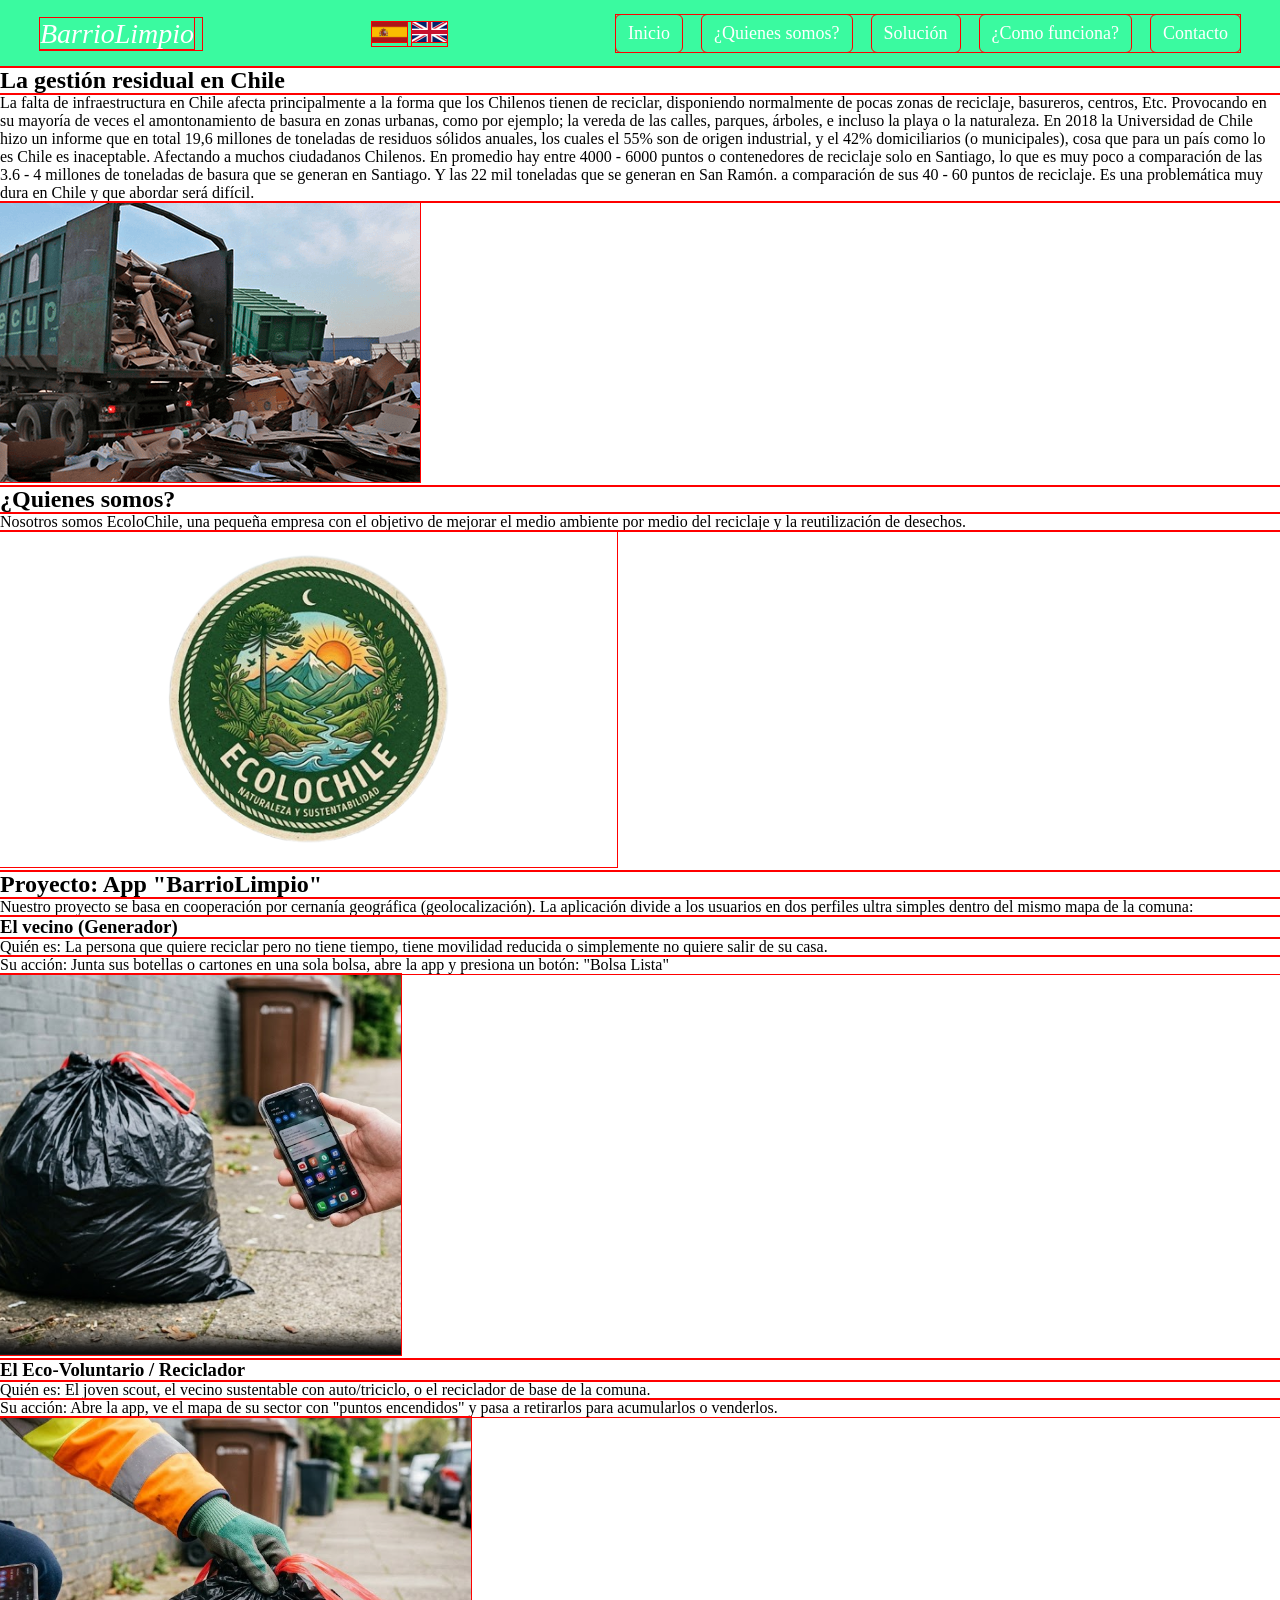
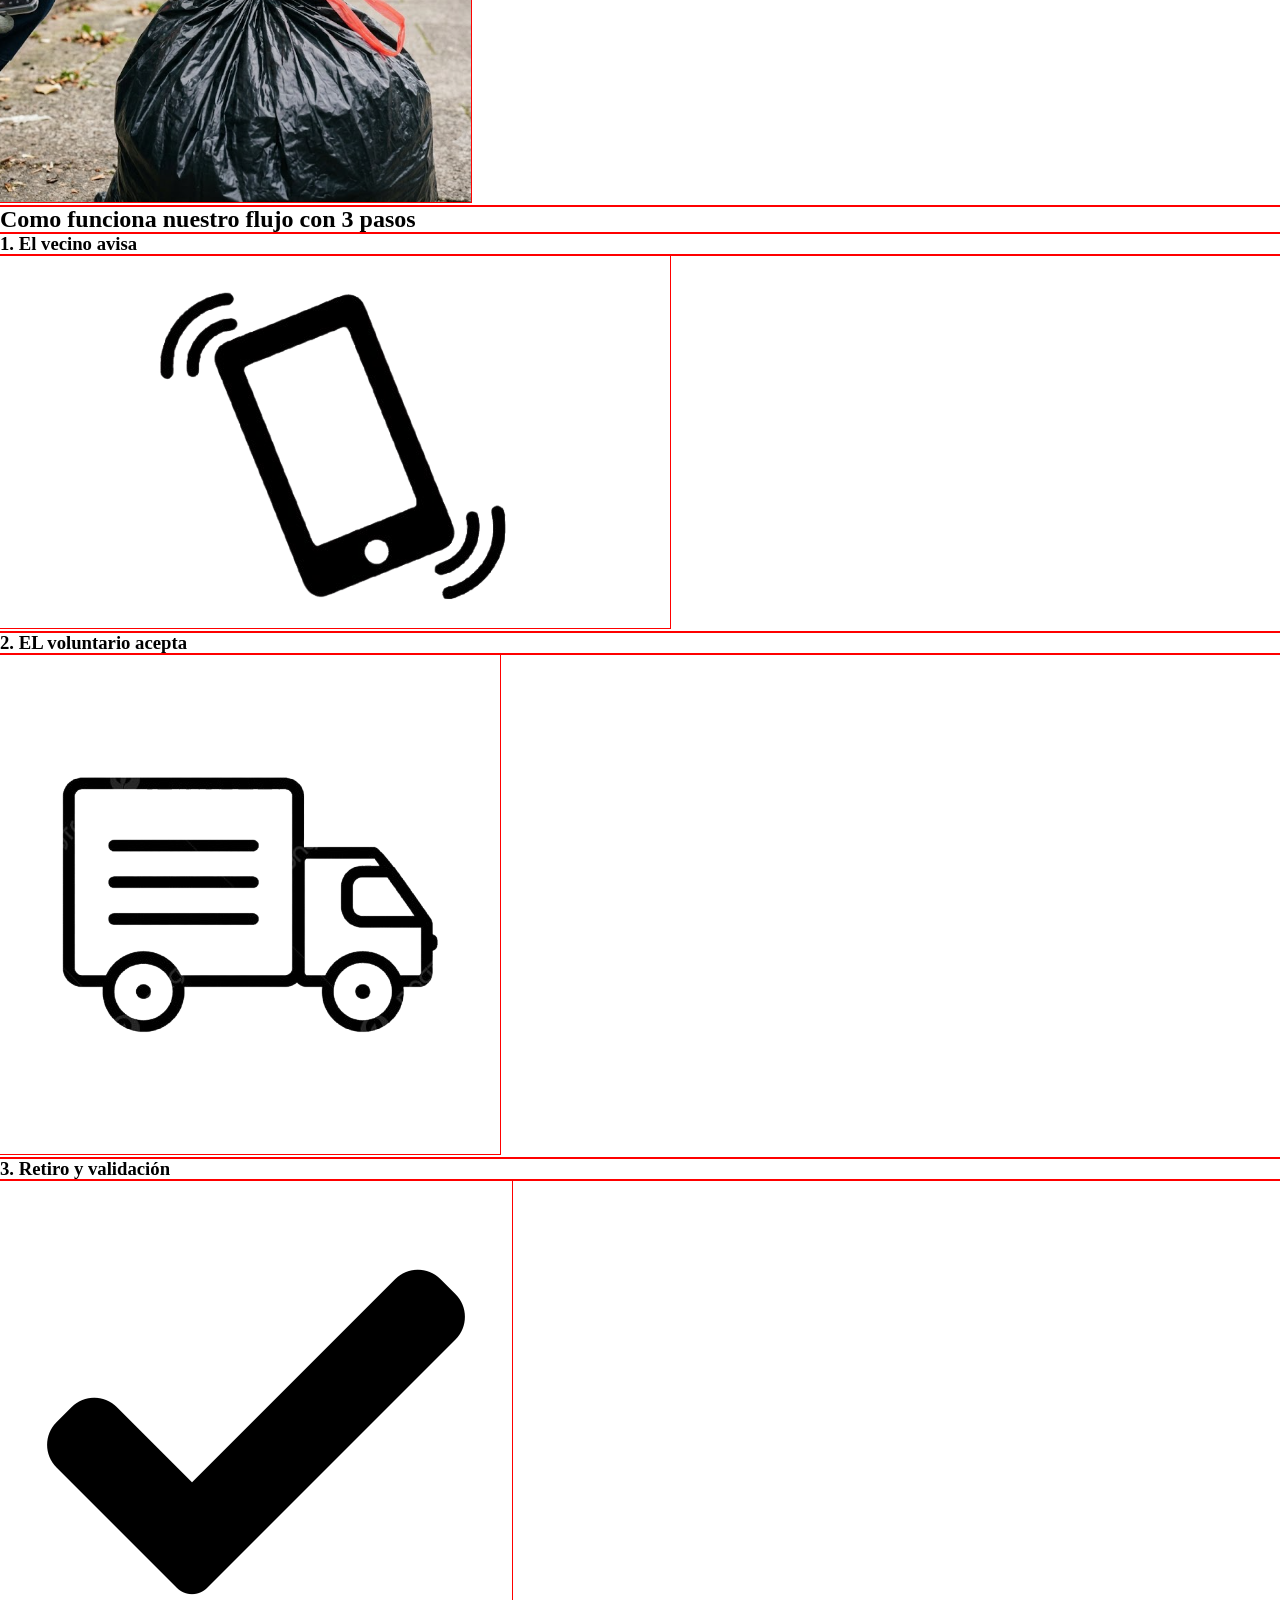
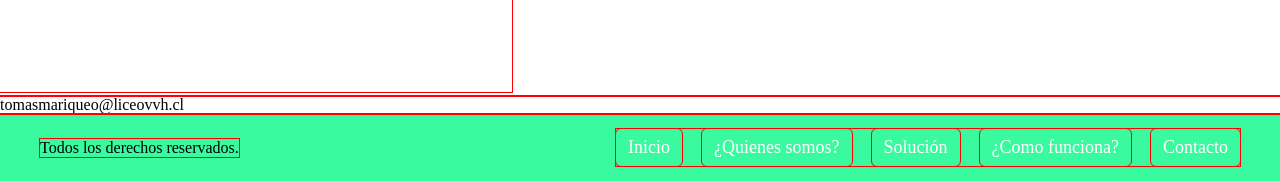
==== index.html @ 6f92bfc3 "page" ====
<!DOCTYPE html>
<html lang="es">

<head>
    <meta charset="UTF-8">
    <meta name="viewport" content="width=device-width, initial-scale=1.0">
    <meta name="author" content="EcoloChile">
    <link rel="stylesheet" href="static/css/style.css">
    <title>EcoloChile</title>
</head>

<body>

    <header>
        <nav class="navbar">
            <div class="logo">
                <i>BarrioLimpio</i>
            </div>
            <div class="idiomas">
                <a href="index.html"><img src="static/images/spain.png" alt="español" class="spanish"></a>
                <a href="pages/"><img src="static/images/unitedkingdom.png" alt="english" class="english"></a>
            </div>
            <div class="nav-links">
                <a href="#inicio">Inicio</a>
                <a href="#quienesSomos">¿Quienes somos?</a>
                <a href="#proyecto">Solución</a>
                <a href="#comoFunciona">¿Como funciona?</a>
                <a href="#contacto">Contacto</a>
            </div>
        </nav>
    </header>

    <main class="main">
        <div class="problematica" id="inicio">
            <h2>La gestión residual en Chile</h2>
            <div class="contenido">
                <p>La falta de infraestructura en Chile afecta principalmente
                    a la forma que los Chilenos tienen de reciclar, disponiendo
                    normalmente de pocas zonas de reciclaje,
                    basureros, centros, Etc. Provocando en su mayoría de veces el
                    amontonamiento de basura en zonas urbanas, como por ejemplo; la
                    vereda de las calles, parques, árboles, e incluso la playa o la naturaleza.
                    En 2018 la Universidad de Chile hizo un informe que en total 19,6 millones
                    de toneladas de residuos sólidos anuales, los cuales el 55% son de origen industrial,
                    y el 42% domiciliarios (o municipales), cosa que para un país como lo es Chile es inaceptable.
                    Afectando a muchos ciudadanos Chilenos. En promedio hay entre 4000 - 6000 puntos o contenedores de
                    reciclaje solo en Santiago,
                    lo que es muy poco a comparación de las 3.6 - 4 millones de toneladas de basura que se generan en
                    Santiago.
                    Y las 22 mil toneladas que se generan en San Ramón. a comparación de sus 40 - 60 puntos de
                    reciclaje. Es una
                    problemática muy dura en Chile y que abordar será difícil.</p>
            </div>
            <div class="cuadro">
                <img src="static/images/fotoResiduos.png" alt="informativo">
            </div>
        </div>

        <div class="informacion" id="quienesSomos">
            <h2>¿Quienes somos?</h2>
            <div class="contenido">
                <p>
                    Nosotros somos EcoloChile, una pequeña empresa con el objetivo de mejorar el medio
                    ambiente por medio del reciclaje y la reutilización de desechos.
                </p>
            </div>
            <div class="cuadro">
                <img src="static/images/image.png" alt="logotipo">
            </div>
        </div>

        <div class="solucion" id="proyecto">
            <h2>Proyecto: App "BarrioLimpio"</h2>
            <div class="contenido">
                <p>
                    Nuestro proyecto se basa en cooperación por cernanía geográfica (geolocalización).
                    La aplicación divide a los usuarios en dos perfiles ultra simples dentro del mismo mapa de la
                    comuna:
                </p>
                <div class="perfiles">
                    <h3>El vecino (Generador)</h3>
                    <p>
                        Quién es: La persona que quiere reciclar pero no tiene tiempo,
                        tiene movilidad reducida o simplemente no quiere salir de su casa.
                    </p>
                    <p>
                        Su acción: Junta sus botellas o cartones en una sola bolsa,
                        abre la app y presiona un botón: "Bolsa Lista"
                    </p>
                    <img src="static/images/vecino.PNG" alt="vecino" class="perfil">
                </div>
                <div class="perfiles">
                    <h3>El Eco-Voluntario / Reciclador</h3>
                    <p>
                        Quién es: El joven scout, el vecino sustentable con auto/triciclo,
                        o el reciclador de base de la comuna.
                    </p>
                    <p>
                        Su acción: Abre la app, ve el mapa de su sector con "puntos encendidos"
                        y pasa a retirarlos para acumularlos o venderlos.
                    </p>
                    <img src="static/images/voluntario.PNG" alt="voluntario" class="perfil">
                </div>
            </div>
        </div>

        <div class="explicacion" id="comoFunciona">
            <h2>Como funciona nuestro flujo con 3 pasos</h2>
            <div class="paneles">
                <h3>1. El vecino avisa</h3>
                <p></p>
                <img src="static/images/cellphone.png" alt="icono">
            </div>
            <div class="paneles">
                <h3>2. EL voluntario acepta</h3>
                <p></p>
                <img src="static/images/truck.png" alt="icono">
            </div>
            <div class="paneles">
                <h3>3. Retiro y validación</h3>
                <p></p>
                <img src="static/images/check.png" alt="icono">
            </div>
        </div>

        <div class="contacto" id="contacto">
            <div class="contenido">
                <p>tomasmariqueo@liceovvh.cl</p>
            </div>
        </div>
    </main>

    <footer>
        <nav class="navbar">
            <div class="derechos">
                <p>Todos los derechos reservados.</p>
            </div>
            <div class="nav-links">
                <a href="#inicio">Inicio</a>
                <a href="#quienessomos">¿Quienes somos?</a>
                <a href="#solucion">Solución</a>
                <a href="#comofunciona">¿Como funciona?</a>
                <a href="#contacto">Contacto</a>
            </div>
        </nav>
    </footer>

    <script src="static/js/script.js"></script>

</body>

</html>
---- static/css/style.css ----
*{
    margin: 0;
    padding: 0;
    box-sizing: border-box;
    outline: solid 1px red;
}

.navbar{
    background-color: #3afaa0;
    padding: 15px 40px;
    /* Flexbox */
    display: flex;
    justify-content: space-between;
    align-items: center;
}

.logo a {
    color: #fff;
    text-decoration: none;
    font-size: 24px;
    text-transform: uppercase;
    display: flex;
    align-items: center;
    transition: transform 0.3s ease, margin-left 0.5s ease;
}

.logo a:hover {
    transform: scale(1.1);
    margin-left: 20px;
}

/* Icono logo */
.logo i {
    margin-right: 8px;
    font-size: 28px;
    color: #fff;
}

/* Navegación */
.nav-links {
    /* Flex */
    display: flex;
    gap: 20px;
}

.nav-links a {
    color: #fff;
    text-decoration: none;
    font-size: 18px;
    padding: 8px 12px;
    border-radius: 5px;
    transition: transform 0.3s ease;
}

/* Efecto hover */
.nav-links a:hover {
    background-color: #fff;
    color: #3afaa0;
    transform: scale(1.05);
}

.idiomas{
    display: flex;
    gap: 5px;
}

.idiomas img{
    width: 35px;
    height: 20px;
}
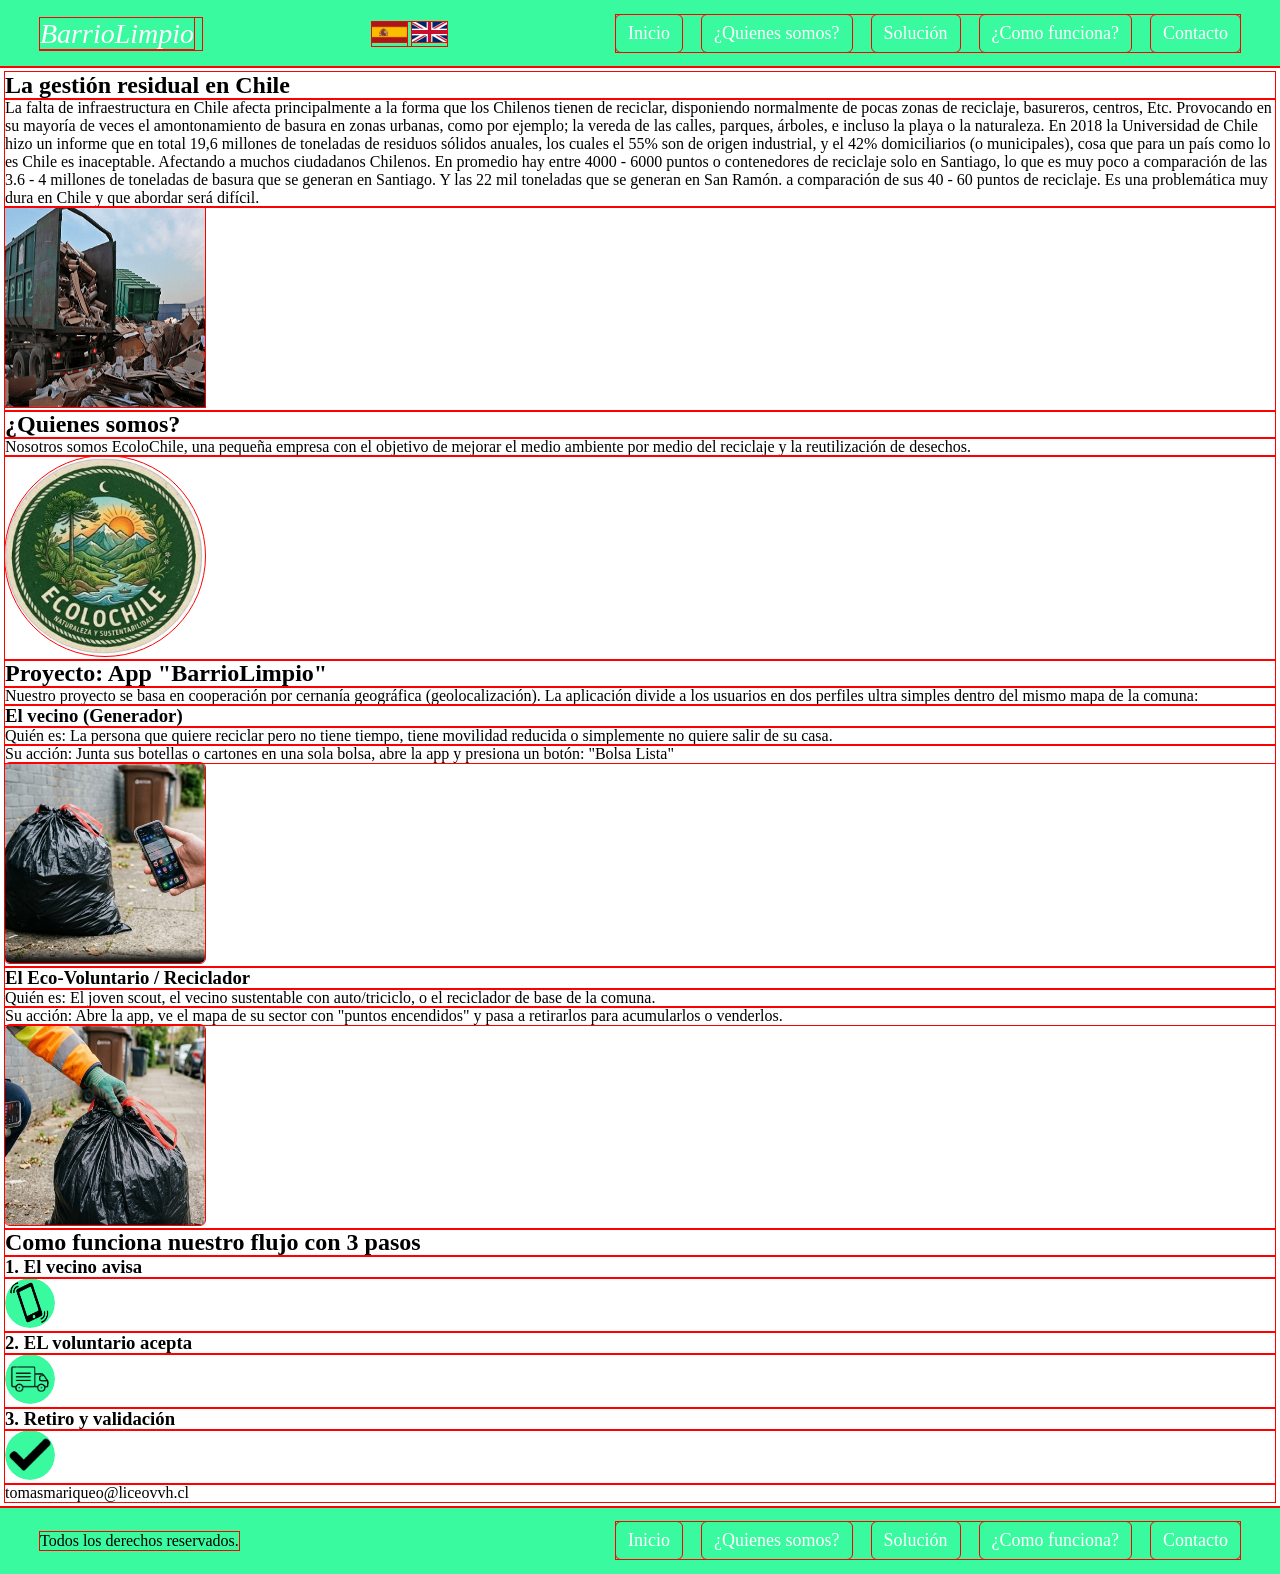
==== commit 121e9832: "update" ====
--- a/index.html
+++ b/index.html
@@ -64,7 +64,7 @@
                     ambiente por medio del reciclaje y la reutilización de desechos.
                 </p>
             </div>
-            <div class="cuadro">
+            <div class="logotipo">
                 <img src="static/images/image.png" alt="logotipo">
             </div>
         </div>
--- a/static/css/style.css
+++ b/static/css/style.css
@@ -67,4 +67,40 @@
 .idiomas img{
     width: 35px;
     height: 20px;
+}
+
+.main{
+    padding: 5px;
+    display: flex;
+    flex-direction: column;
+}
+
+.cuadro img{
+    width: 200px;
+    height: 200px;
+}
+
+.logotipo img{
+    width: 200px;
+    height: 200px;
+    border-radius: 50%;
+}
+
+.perfiles img{
+    width: 200px;
+    height: 200px;
+    border-radius: 5px 5px;
+    transition: transform 0.3s ease;
+}
+
+.perfiles img:hover{
+    transform: scale(1.02);
+}
+
+.paneles img{
+    width: 50px;
+    height: 50px;
+    border-radius: 50%;
+    background-color: #3afaa0;
+    outline: solid 2px white;
 }
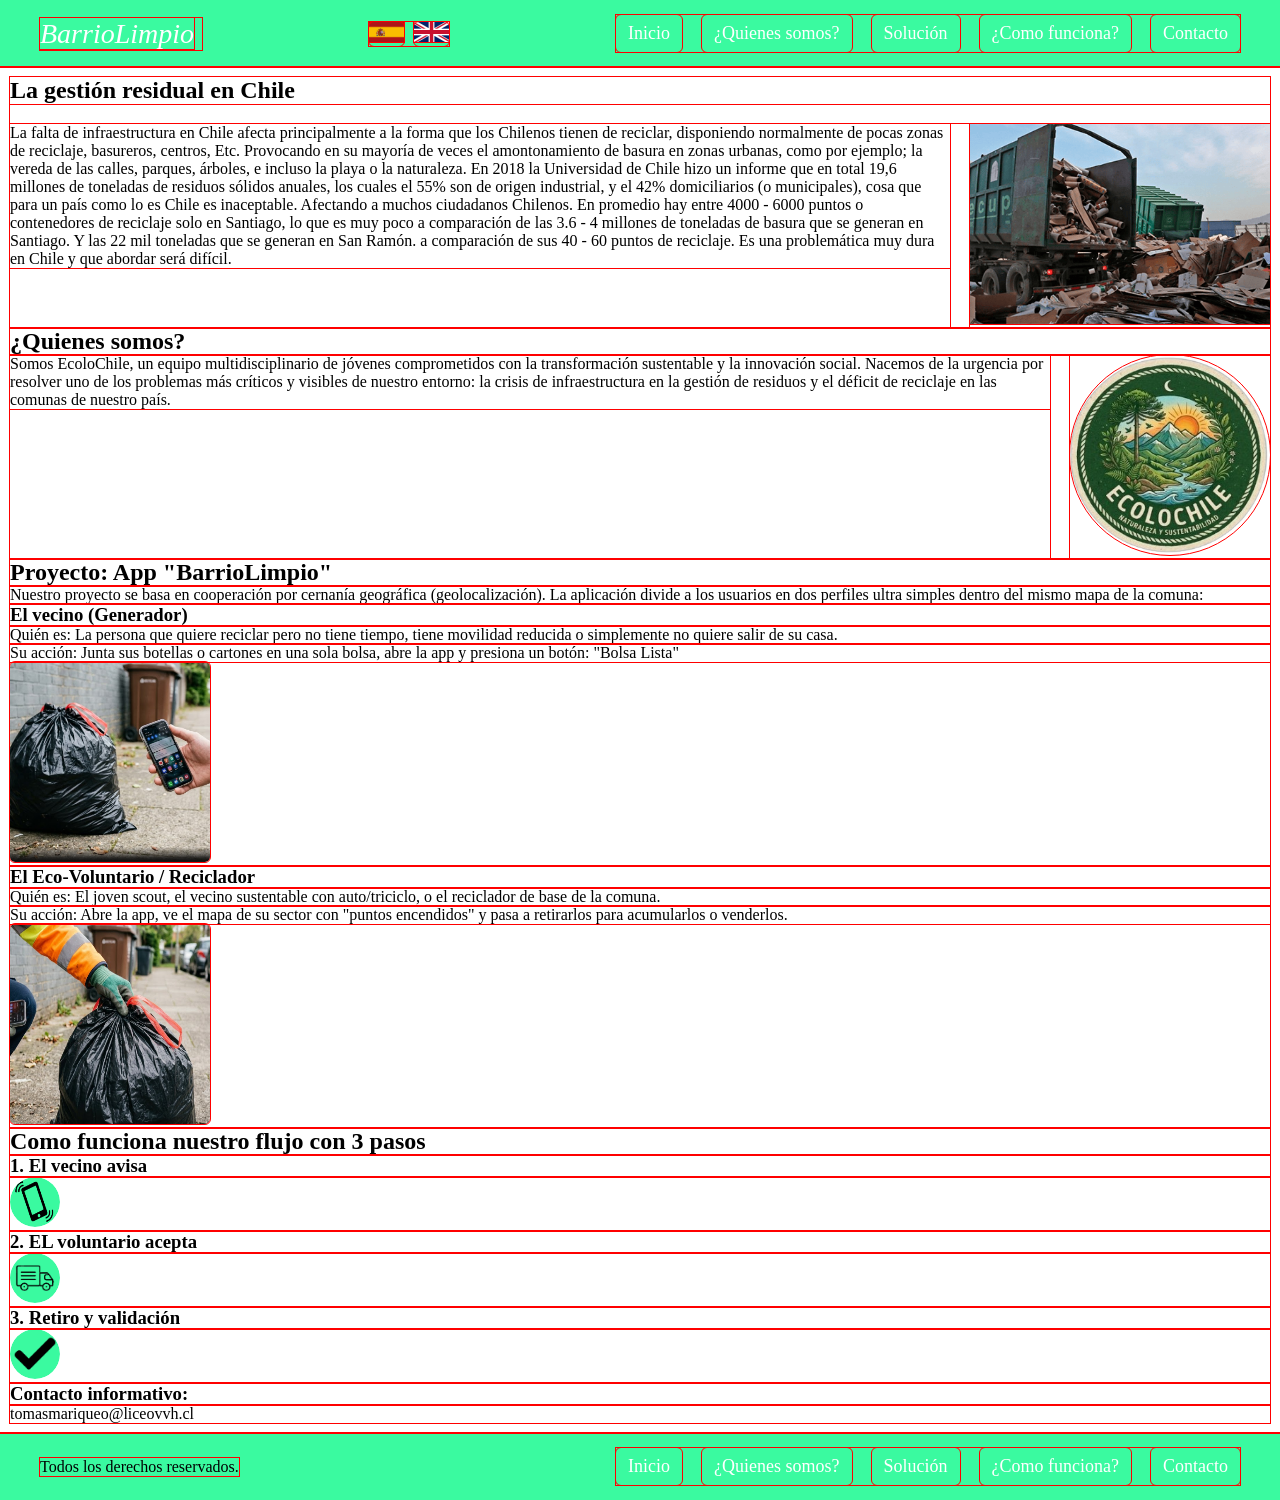
==== commit e7312830: "wasd" ====
--- a/index.html
+++ b/index.html
@@ -33,39 +33,47 @@
     <main class="main">
         <div class="problematica" id="inicio">
             <h2>La gestión residual en Chile</h2>
-            <div class="contenido">
-                <p>La falta de infraestructura en Chile afecta principalmente
-                    a la forma que los Chilenos tienen de reciclar, disponiendo
-                    normalmente de pocas zonas de reciclaje,
-                    basureros, centros, Etc. Provocando en su mayoría de veces el
-                    amontonamiento de basura en zonas urbanas, como por ejemplo; la
-                    vereda de las calles, parques, árboles, e incluso la playa o la naturaleza.
-                    En 2018 la Universidad de Chile hizo un informe que en total 19,6 millones
-                    de toneladas de residuos sólidos anuales, los cuales el 55% son de origen industrial,
-                    y el 42% domiciliarios (o municipales), cosa que para un país como lo es Chile es inaceptable.
-                    Afectando a muchos ciudadanos Chilenos. En promedio hay entre 4000 - 6000 puntos o contenedores de
-                    reciclaje solo en Santiago,
-                    lo que es muy poco a comparación de las 3.6 - 4 millones de toneladas de basura que se generan en
-                    Santiago.
-                    Y las 22 mil toneladas que se generan en San Ramón. a comparación de sus 40 - 60 puntos de
-                    reciclaje. Es una
-                    problemática muy dura en Chile y que abordar será difícil.</p>
-            </div>
-            <div class="cuadro">
-                <img src="static/images/fotoResiduos.png" alt="informativo">
+            <div class="row">
+                <div class="contenido">
+                    <p>La falta de infraestructura en Chile afecta principalmente
+                        a la forma que los Chilenos tienen de reciclar, disponiendo
+                        normalmente de pocas zonas de reciclaje,
+                        basureros, centros, Etc. Provocando en su mayoría de veces el
+                        amontonamiento de basura en zonas urbanas, como por ejemplo; la
+                        vereda de las calles, parques, árboles, e incluso la playa o la naturaleza.
+                        En 2018 la Universidad de Chile hizo un informe que en total 19,6 millones
+                        de toneladas de residuos sólidos anuales, los cuales el 55% son de origen industrial,
+                        y el 42% domiciliarios (o municipales), cosa que para un país como lo es Chile es inaceptable.
+                        Afectando a muchos ciudadanos Chilenos. En promedio hay entre 4000 - 6000 puntos o contenedores
+                        de
+                        reciclaje solo en Santiago,
+                        lo que es muy poco a comparación de las 3.6 - 4 millones de toneladas de basura que se generan
+                        en
+                        Santiago.
+                        Y las 22 mil toneladas que se generan en San Ramón. a comparación de sus 40 - 60 puntos de
+                        reciclaje. Es una
+                        problemática muy dura en Chile y que abordar será difícil.</p>
+                </div>
+                <div class="cuadro">
+                    <img src="static/images/fotoResiduos.png" alt="informativo">
+                </div>
             </div>
         </div>
 
         <div class="informacion" id="quienesSomos">
             <h2>¿Quienes somos?</h2>
-            <div class="contenido">
-                <p>
-                    Nosotros somos EcoloChile, una pequeña empresa con el objetivo de mejorar el medio
-                    ambiente por medio del reciclaje y la reutilización de desechos.
-                </p>
-            </div>
-            <div class="logotipo">
-                <img src="static/images/image.png" alt="logotipo">
+            <div class="row">
+                <div class="contenido">
+                    <p>
+                        Somos EcoloChile, un equipo multidisciplinario de jóvenes comprometidos con la transformación
+                        sustentable y la innovación social. Nacemos de la urgencia por resolver uno de los problemas
+                        más críticos y visibles de nuestro entorno: la crisis de infraestructura en la gestión de
+                        residuos y el déficit de reciclaje en las comunas de nuestro país.
+                    </p>
+                </div>
+                <div class="logotipo">
+                    <img src="static/images/image.png" alt="logotipo">
+                </div>
             </div>
         </div>
 
@@ -125,6 +133,7 @@
 
         <div class="contacto" id="contacto">
             <div class="contenido">
+                <h3>Contacto informativo:</h3>
                 <p>tomasmariqueo@liceovvh.cl</p>
             </div>
         </div>
--- a/static/css/style.css
+++ b/static/css/style.css
@@ -1,11 +1,11 @@
-*{
+* {
     margin: 0;
     padding: 0;
     box-sizing: border-box;
     outline: solid 1px red;
 }
 
-.navbar{
+.navbar {
     background-color: #3afaa0;
     padding: 15px 40px;
     /* Flexbox */
@@ -29,14 +29,12 @@
     margin-left: 20px;
 }
 
-/* Icono logo */
 .logo i {
     margin-right: 8px;
     font-size: 28px;
     color: #fff;
 }
 
-/* Navegación */
 .nav-links {
     /* Flex */
     display: flex;
@@ -59,45 +57,67 @@
     transform: scale(1.05);
 }
 
-.idiomas{
+.idiomas {
     display: flex;
-    gap: 5px;
+    gap: 10px;
 }
 
-.idiomas img{
+.idiomas a {
+    text-decoration: none;
+    transition: transform 0.3s ease;
+    border-radius: 5px 5px;
+}
+
+.idiomas a:hover {
+    transform: scale(1.1);
+}
+
+.idiomas img {
     width: 35px;
     height: 20px;
 }
 
-.main{
-    padding: 5px;
+.main {
+    padding: 10px;
     display: flex;
     flex-direction: column;
 }
 
-.cuadro img{
-    width: 200px;
+.problematica {
+    display: flex;
+    flex-direction: column;
+    gap: 20px;
+}
+
+.row {
+    display: flex;
+    flex-direction: row;
+    gap: 20px;
+}
+
+.cuadro img {
+    width: 300px;
     height: 200px;
 }
 
-.logotipo img{
+.logotipo img {
     width: 200px;
     height: 200px;
     border-radius: 50%;
 }
 
-.perfiles img{
+.perfiles img {
     width: 200px;
     height: 200px;
     border-radius: 5px 5px;
     transition: transform 0.3s ease;
 }
 
-.perfiles img:hover{
+.perfiles img:hover {
     transform: scale(1.02);
 }
 
-.paneles img{
+.paneles img {
     width: 50px;
     height: 50px;
     border-radius: 50%;
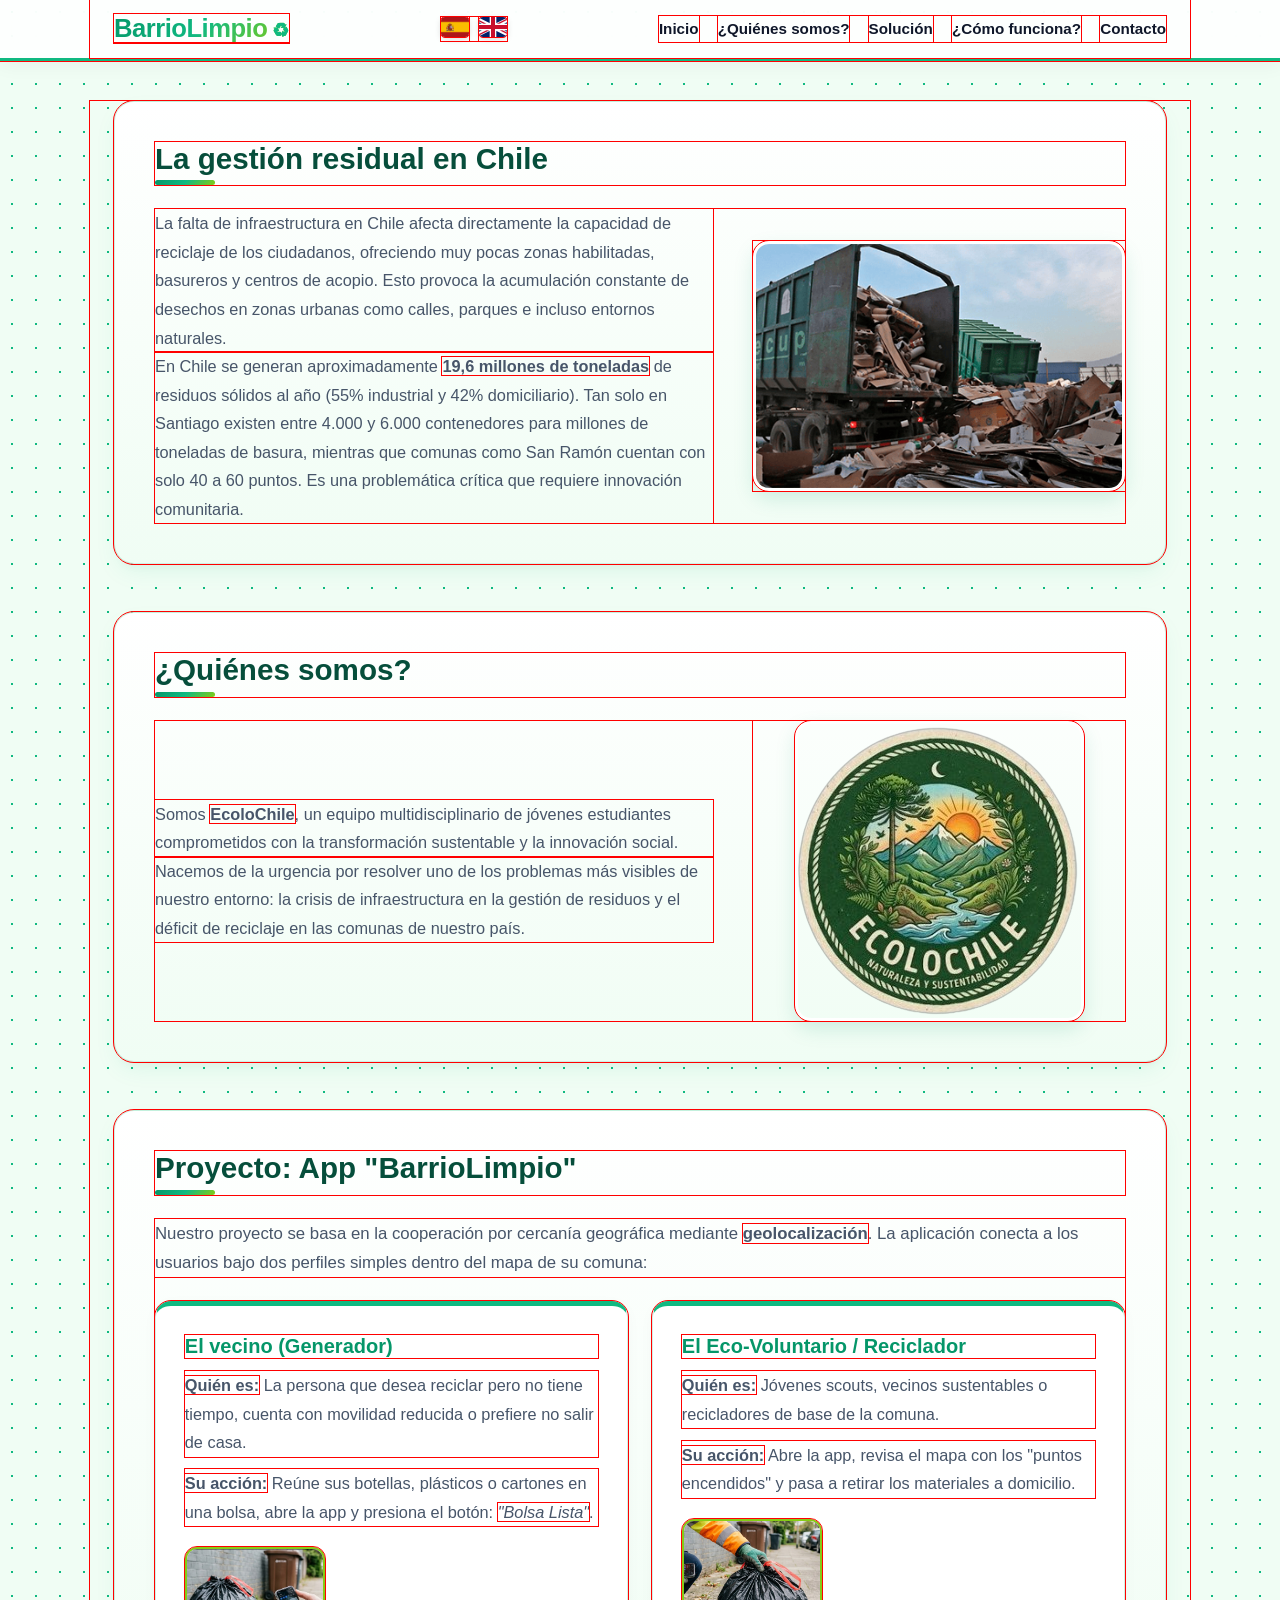
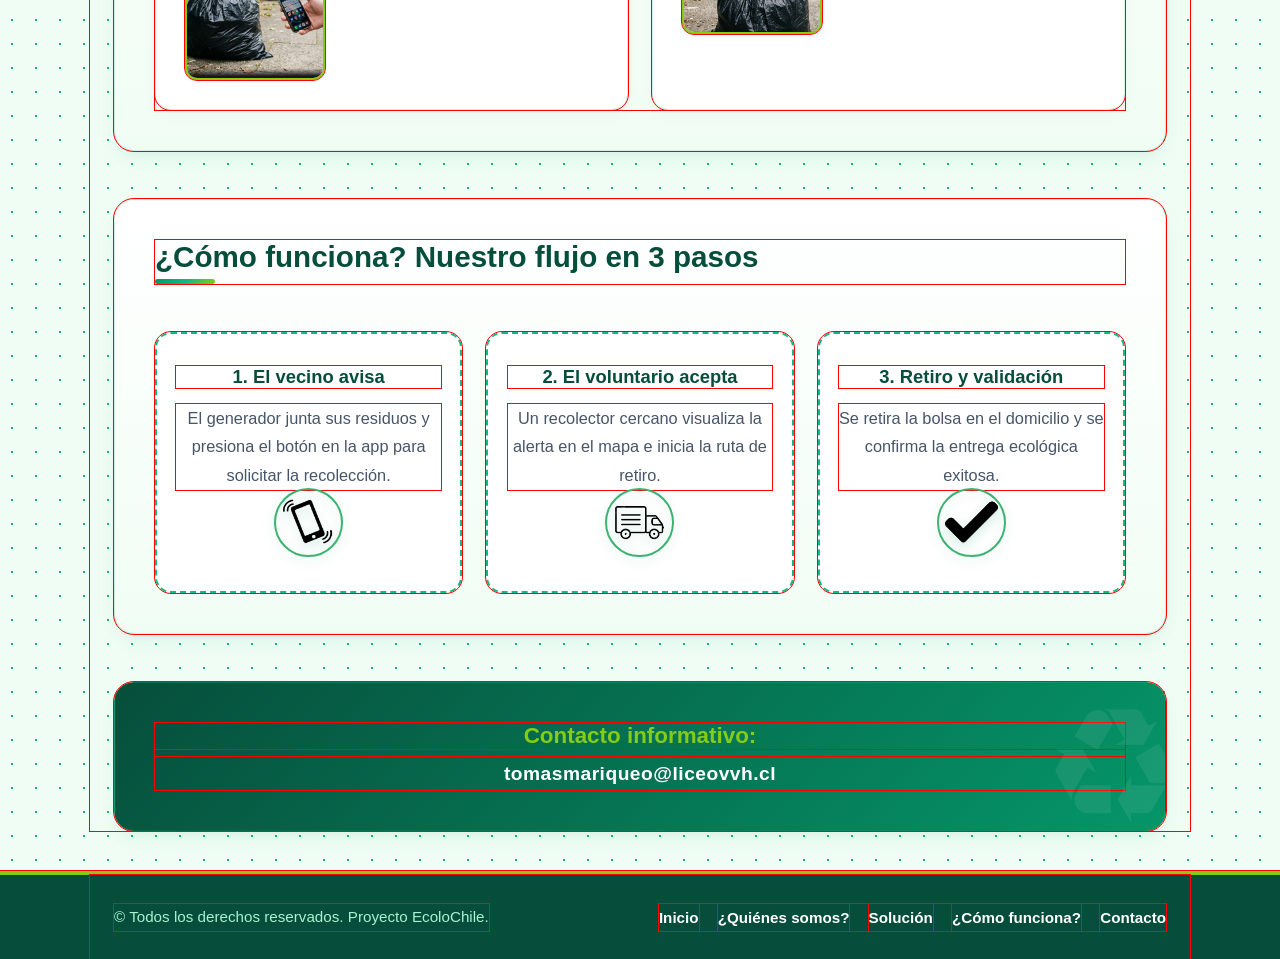
==== commit 4ab28fb7: "zoan" ====
--- a/index.html
+++ b/index.html
@@ -4,151 +4,130 @@
 <head>
     <meta charset="UTF-8">
     <meta name="viewport" content="width=device-width, initial-scale=1.0">
+    <meta name="description" content="EcoloChile - Proyecto escolar sobre la gestión sustentable de residuos y reciclaje en Chile con la app BarrioLimpio.">
     <meta name="author" content="EcoloChile">
     <link rel="stylesheet" href="static/css/style.css">
-    <title>EcoloChile</title>
+    <title>EcoloChile | BarrioLimpio</title>
 </head>
 
 <body>
 
     <header>
-        <nav class="navbar">
+        <nav class="navbar" aria-label="Navegación principal">
             <div class="logo">
                 <i>BarrioLimpio</i>
             </div>
             <div class="idiomas">
-                <a href="index.html"><img src="static/images/spain.png" alt="español" class="spanish"></a>
-                <a href="pages/"><img src="static/images/unitedkingdom.png" alt="english" class="english"></a>
+                <a href="index.html" title="Español"><img src="static/images/spain.png" alt="Idioma Español" class="spanish"></a>
+                <a href="pages/english.html" title="English"><img src="static/images/unitedkingdom.png" alt="English Language" class="english"></a>
             </div>
             <div class="nav-links">
                 <a href="#inicio">Inicio</a>
-                <a href="#quienesSomos">¿Quienes somos?</a>
+                <a href="#quienesSomos">¿Quiénes somos?</a>
                 <a href="#proyecto">Solución</a>
-                <a href="#comoFunciona">¿Como funciona?</a>
+                <a href="#comoFunciona">¿Cómo funciona?</a>
                 <a href="#contacto">Contacto</a>
             </div>
         </nav>
     </header>
 
     <main class="main">
-        <div class="problematica" id="inicio">
+
+        <section class="problematica" id="inicio">
             <h2>La gestión residual en Chile</h2>
             <div class="row">
                 <div class="contenido">
-                    <p>La falta de infraestructura en Chile afecta principalmente
-                        a la forma que los Chilenos tienen de reciclar, disponiendo
-                        normalmente de pocas zonas de reciclaje,
-                        basureros, centros, Etc. Provocando en su mayoría de veces el
-                        amontonamiento de basura en zonas urbanas, como por ejemplo; la
-                        vereda de las calles, parques, árboles, e incluso la playa o la naturaleza.
-                        En 2018 la Universidad de Chile hizo un informe que en total 19,6 millones
-                        de toneladas de residuos sólidos anuales, los cuales el 55% son de origen industrial,
-                        y el 42% domiciliarios (o municipales), cosa que para un país como lo es Chile es inaceptable.
-                        Afectando a muchos ciudadanos Chilenos. En promedio hay entre 4000 - 6000 puntos o contenedores
-                        de
-                        reciclaje solo en Santiago,
-                        lo que es muy poco a comparación de las 3.6 - 4 millones de toneladas de basura que se generan
-                        en
-                        Santiago.
-                        Y las 22 mil toneladas que se generan en San Ramón. a comparación de sus 40 - 60 puntos de
-                        reciclaje. Es una
-                        problemática muy dura en Chile y que abordar será difícil.</p>
+                    <p>
+                        La falta de infraestructura en Chile afecta directamente la capacidad de reciclaje de los ciudadanos, ofreciendo muy pocas zonas habilitadas, basureros y centros de acopio. Esto provoca la acumulación constante de desechos en zonas urbanas como calles, parques e incluso entornos naturales.
+                    </p>
+                    <p>
+                        En Chile se generan aproximadamente <strong>19,6 millones de toneladas</strong> de residuos sólidos al año (55% industrial y 42% domiciliario). Tan solo en Santiago existen entre 4.000 y 6.000 contenedores para millones de toneladas de basura, mientras que comunas como San Ramón cuentan con solo 40 a 60 puntos. Es una problemática crítica que requiere innovación comunitaria.
+                    </p>
                 </div>
                 <div class="cuadro">
-                    <img src="static/images/fotoResiduos.png" alt="informativo">
+                    <img src="static/images/fotoResiduos.png" alt="Problemática de residuos y basura en zonas urbanas de Chile">
                 </div>
             </div>
-        </div>
+        </section>
 
-        <div class="informacion" id="quienesSomos">
-            <h2>¿Quienes somos?</h2>
+        <section class="informacion" id="quienesSomos">
+            <h2>¿Quiénes somos?</h2>
             <div class="row">
                 <div class="contenido">
                     <p>
-                        Somos EcoloChile, un equipo multidisciplinario de jóvenes comprometidos con la transformación
-                        sustentable y la innovación social. Nacemos de la urgencia por resolver uno de los problemas
-                        más críticos y visibles de nuestro entorno: la crisis de infraestructura en la gestión de
-                        residuos y el déficit de reciclaje en las comunas de nuestro país.
+                        Somos <strong>EcoloChile</strong>, un equipo multidisciplinario de jóvenes estudiantes comprometidos con la transformación sustentable y la innovación social.
+                    </p>
+                    <p>
+                        Nacemos de la urgencia por resolver uno de los problemas más visibles de nuestro entorno: la crisis de infraestructura en la gestión de residuos y el déficit de reciclaje en las comunas de nuestro país.
                     </p>
                 </div>
                 <div class="logotipo">
-                    <img src="static/images/image.png" alt="logotipo">
+                    <img src="static/images/image.png" alt="Logotipo oficial de EcoloChile">
                 </div>
             </div>
-        </div>
+        </section>
 
-        <div class="solucion" id="proyecto">
+        <section class="solucion" id="proyecto">
             <h2>Proyecto: App "BarrioLimpio"</h2>
             <div class="contenido">
                 <p>
-                    Nuestro proyecto se basa en cooperación por cernanía geográfica (geolocalización).
-                    La aplicación divide a los usuarios en dos perfiles ultra simples dentro del mismo mapa de la
-                    comuna:
+                    Nuestro proyecto se basa en la cooperación por cercanía geográfica mediante <strong>geolocalización</strong>. La aplicación conecta a los usuarios bajo dos perfiles simples dentro del mapa de su comuna:
                 </p>
-                <div class="perfiles">
+                
+                <article class="perfiles">
                     <h3>El vecino (Generador)</h3>
-                    <p>
-                        Quién es: La persona que quiere reciclar pero no tiene tiempo,
-                        tiene movilidad reducida o simplemente no quiere salir de su casa.
-                    </p>
-                    <p>
-                        Su acción: Junta sus botellas o cartones en una sola bolsa,
-                        abre la app y presiona un botón: "Bolsa Lista"
-                    </p>
-                    <img src="static/images/vecino.PNG" alt="vecino" class="perfil">
-                </div>
-                <div class="perfiles">
+                    <p><strong>Quién es:</strong> La persona que desea reciclar pero no tiene tiempo, cuenta con movilidad reducida o prefiere no salir de casa.</p>
+                    <p><strong>Su acción:</strong> Reúne sus botellas, plásticos o cartones en una bolsa, abre la app y presiona el botón: <em>"Bolsa Lista"</em>.</p>
+                    <img src="static/images/vecino.PNG" alt="Perfil del vecino generador en BarrioLimpio" class="perfil">
+                </article>
+
+                <article class="perfiles">
                     <h3>El Eco-Voluntario / Reciclador</h3>
-                    <p>
-                        Quién es: El joven scout, el vecino sustentable con auto/triciclo,
-                        o el reciclador de base de la comuna.
-                    </p>
-                    <p>
-                        Su acción: Abre la app, ve el mapa de su sector con "puntos encendidos"
-                        y pasa a retirarlos para acumularlos o venderlos.
-                    </p>
-                    <img src="static/images/voluntario.PNG" alt="voluntario" class="perfil">
-                </div>
+                    <p><strong>Quién es:</strong> Jóvenes scouts, vecinos sustentables o recicladores de base de la comuna.</p>
+                    <p><strong>Su acción:</strong> Abre la app, revisa el mapa con los "puntos encendidos" y pasa a retirar los materiales a domicilio.</p>
+                    <img src="static/images/voluntario.PNG" alt="Perfil del eco-voluntario reciclador en BarrioLimpio" class="perfil">
+                </article>
             </div>
-        </div>
+        </section>
 
-        <div class="explicacion" id="comoFunciona">
-            <h2>Como funciona nuestro flujo con 3 pasos</h2>
+        <section class="explicacion" id="comoFunciona">
+            <h2>¿Cómo funciona? Nuestro flujo en 3 pasos</h2>
             <div class="paneles">
                 <h3>1. El vecino avisa</h3>
-                <p></p>
-                <img src="static/images/cellphone.png" alt="icono">
+                <p>El generador junta sus residuos y presiona el botón en la app para solicitar la recolección.</p>
+                <img src="static/images/cellphone.png" alt="Icono de notificación en teléfono móvil">
             </div>
             <div class="paneles">
-                <h3>2. EL voluntario acepta</h3>
-                <p></p>
-                <img src="static/images/truck.png" alt="icono">
+                <h3>2. El voluntario acepta</h3>
+                <p>Un recolector cercano visualiza la alerta en el mapa e inicia la ruta de retiro.</p>
+                <img src="static/images/truck.png" alt="Icono de transporte o camión de recolección">
             </div>
             <div class="paneles">
                 <h3>3. Retiro y validación</h3>
-                <p></p>
-                <img src="static/images/check.png" alt="icono">
+                <p>Se retira la bolsa en el domicilio y se confirma la entrega ecológica exitosa.</p>
+                <img src="static/images/check.png" alt="Icono de confirmación y validación">
             </div>
-        </div>
+        </section>
 
-        <div class="contacto" id="contacto">
+        <section class="contacto" id="contacto">
             <div class="contenido">
                 <h3>Contacto informativo:</h3>
                 <p>tomasmariqueo@liceovvh.cl</p>
             </div>
-        </div>
+        </section>
+
     </main>
 
     <footer>
-        <nav class="navbar">
+        <nav class="navbar" aria-label="Navegación del pie de página">
             <div class="derechos">
-                <p>Todos los derechos reservados.</p>
+                <p>© Todos los derechos reservados. Proyecto EcoloChile.</p>
             </div>
             <div class="nav-links">
                 <a href="#inicio">Inicio</a>
-                <a href="#quienessomos">¿Quienes somos?</a>
-                <a href="#solucion">Solución</a>
-                <a href="#comofunciona">¿Como funciona?</a>
+                <a href="#quienesSomos">¿Quiénes somos?</a>
+                <a href="#proyecto">Solución</a>
+                <a href="#comoFunciona">¿Cómo funciona?</a>
                 <a href="#contacto">Contacto</a>
             </div>
         </nav>
--- a/static/css/style.css
+++ b/static/css/style.css
@@ -5,122 +5,420 @@
     outline: solid 1px red;
 }
 
-.navbar {
-    background-color: #3afaa0;
-    padding: 15px 40px;
-    /* Flexbox */
+:root {
+    --verde-primario: #059669;    /* Verde Esmeralda Ecología */
+    --verde-brillante: #10b981;  /* Verde Reciclaje Vivo */
+    --verde-lima: #84cc16;       /* Hoja / Naturaleza */
+    --verde-oscuro: #064e3b;     /* Verde Bosque */
+    --verde-suave: #ecfdf5;      /* Fondo Menta Suave */
+    --fondo-pagina: #f0fdf4;     /* Fondo general eco */
+    --blanco: #ffffff;
+    --texto-dark: #0f172a;
+    --texto-mute: #475569;
+    
+    /* Degradados dinámicos */
+    --gradient-eco: linear-gradient(135deg, #059669 0%, #10b981 50%, #84cc16 100%);
+    --gradient-card: linear-gradient(180deg, #ffffff 0%, #f0fdf4 100%);
+    --gradient-contacto: linear-gradient(135deg, #064e3b 0%, #059669 100%);
+    
+    /* Sombras dinámicas con destello verde */
+    --sombra-card: 0 10px 25px -5px rgba(16, 185, 129, 0.1), 0 8px 10px -6px rgba(0, 0, 0, 0.04);
+    --sombra-hover: 0 20px 30px -10px rgba(16, 185, 129, 0.25);
+}
+
+html {
+    scroll-behavior: smooth;
+    font-family: 'Outfit', sans-serif;
+    background-color: var(--fondo-pagina);
+    color: var(--texto-dark);
+}
+
+body {
+    display: flex;
+    flex-direction: column;
+    min-height: 100vh;
+    /* Patrón de fondo sutil ecológico */
+    background-image: radial-gradient(#10b981 0.75px, transparent 0.75px);
+    background-size: 24px 24px;
+    background-color: var(--fondo-pagina);
+}
+
+/* --- Encabezado Dinámico con Efecto Cristal (Glassmorphism) --- */
+header {
+    position: sticky;
+    top: 0;
+    z-index: 1000;
+    background: rgba(255, 255, 255, 0.85);
+    backdrop-filter: blur(12px);
+    border-bottom: 3px solid var(--verde-brillante);
+    box-shadow: 0 4px 20px rgba(0, 0, 0, 0.05);
+}
+
+header .navbar {
+    max-width: 1100px;
+    margin: 0 auto;
+    padding: 0.9rem 1.5rem;
     display: flex;
     justify-content: space-between;
     align-items: center;
-}
-
-.logo a {
-    color: #fff;
+    flex-wrap: wrap;
+    gap: 1rem;
+}
+
+/* Logo animado */
+.logo i {
+    font-size: 1.6rem;
+    font-weight: 800;
+    background: var(--gradient-eco);
+    background-clip: text;
+    -webkit-background-clip: text;
+    -webkit-text-fill-color: transparent;
+    font-style: normal;
+    letter-spacing: -0.5px;
+    position: relative;
+}
+
+.logo i::after {
+    content: ' ♻';
+    -webkit-text-fill-color: var(--verde-brillante);
+    font-size: 1.2rem;
+}
+
+.idiomas {
+    display: flex;
+    gap: 0.6rem;
+    align-items: center;
+}
+
+.idiomas img {
+    width: 28px;
+    height: 20px;
+    object-fit: cover;
+    border-radius: 4px;
+    transition: all 0.3s cubic-bezier(0.175, 0.885, 0.32, 1.275);
+    box-shadow: 0 2px 6px rgba(0,0,0,0.15);
+}
+
+.idiomas img:hover {
+    transform: scale(1.2) rotate(3deg);
+}
+
+.nav-links {
+    display: flex;
+    gap: 1.2rem;
+}
+
+.nav-links a {
     text-decoration: none;
-    font-size: 24px;
-    text-transform: uppercase;
+    color: var(--texto-dark);
+    font-weight: 600;
+    font-size: 0.95rem;
+    position: relative;
+    padding: 0.3rem 0;
+    transition: color 0.3s ease;
+}
+
+/* Subrayado animado para el menú */
+.nav-links a::after {
+    content: '';
+    position: absolute;
+    bottom: 0;
+    left: 0;
+    width: 0%;
+    height: 3px;
+    background: var(--gradient-eco);
+    border-radius: 2px;
+    transition: width 0.3s ease;
+}
+
+.nav-links a:hover {
+    color: var(--verde-primario);
+}
+
+.nav-links a:hover::after {
+    width: 100%;
+}
+
+/* --- Contenedor Principal (`.main`) --- */
+.main {
+    max-width: 1100px;
+    margin: 2.5rem auto;
+    padding: 0 1.5rem;
+    display: flex;
+    flex-direction: column;
+    gap: 3rem;
+}
+
+/* --- Estilo de Tarjetas Principales --- */
+.problematica, 
+.informacion, 
+.solucion, 
+.explicacion, 
+.contacto {
+    background: var(--gradient-card);
+    padding: 2.5rem;
+    border-radius: 20px;
+    border: 1px solid rgba(16, 185, 129, 0.2);
+    box-shadow: var(--sombra-card);
+    transition: transform 0.3s ease, box-shadow 0.3s ease;
+}
+
+.problematica:hover, 
+.informacion:hover, 
+.solucion:hover, 
+.explicacion:hover {
+    transform: translateY(-4px);
+    box-shadow: var(--sombra-hover);
+}
+
+/* Titulares con diseño dinámico ecológico */
+h2 {
+    color: var(--verde-oscuro);
+    font-size: 1.85rem;
+    font-weight: 800;
+    margin-bottom: 1.5rem;
+    position: relative;
+    padding-bottom: 0.6rem;
     display: flex;
     align-items: center;
-    transition: transform 0.3s ease, margin-left 0.5s ease;
-}
-
-.logo a:hover {
-    transform: scale(1.1);
-    margin-left: 20px;
-}
-
-.logo i {
-    margin-right: 8px;
-    font-size: 28px;
-    color: #fff;
-}
-
-.nav-links {
-    /* Flex */
-    display: flex;
-    gap: 20px;
-}
-
-.nav-links a {
-    color: #fff;
-    text-decoration: none;
-    font-size: 18px;
-    padding: 8px 12px;
-    border-radius: 5px;
+    gap: 0.5rem;
+}
+
+h2::after {
+    content: '';
+    position: absolute;
+    bottom: 0;
+    left: 0;
+    width: 60px;
+    height: 5px;
+    background: var(--gradient-eco);
+    border-radius: 10px;
+}
+
+p {
+    line-height: 1.75;
+    font-size: 1.02rem;
+    color: var(--texto-mute);
+}
+
+/* --- Filas con Imágenes Resaltadas (`.row`) --- */
+.row {
+    display: flex;
+    align-items: center;
+    gap: 2.5rem;
+}
+
+.row .contenido {
+    flex: 1.2;
+}
+
+.row .cuadro, 
+.row .logotipo {
+    flex: 0.8;
+    display: flex;
+    justify-content: center;
+}
+
+.row img {
+    max-width: 100%;
+    height: auto;
+    border-radius: 16px;
+    box-shadow: 0 8px 20px rgba(5, 150, 105, 0.15);
+    border: 3px solid var(--blanco);
     transition: transform 0.3s ease;
 }
 
-/* Efecto hover */
-.nav-links a:hover {
-    background-color: #fff;
-    color: #3afaa0;
-    transform: scale(1.05);
-}
-
-.idiomas {
-    display: flex;
-    gap: 10px;
-}
-
-.idiomas a {
-    text-decoration: none;
+.row img:hover {
+    transform: scale(1.03) rotate(-1deg);
+}
+
+/* --- Sección Solución: Perfiles en Fila Flexbox --- */
+.solucion .contenido {
+    display: flex;
+    flex-wrap: wrap;
+    gap: 1.5rem;
+}
+
+.solucion .contenido > p {
+    flex: 1 1 100%;
+    font-weight: 500;
+    font-size: 1.05rem;
+}
+
+/* Contenedores en paralelo de El Vecino y El Eco-Voluntario */
+.solucion .perfiles {
+    flex: 1 1 calc(50% - 1.5rem);
+    background-color: var(--blanco);
+    padding: 1.8rem;
+    border-radius: 16px;
+    border-top: 5px solid var(--verde-brillante);
+    border-right: 1px solid rgba(16, 185, 129, 0.2);
+    border-bottom: 1px solid rgba(16, 185, 129, 0.2);
+    border-left: 1px solid rgba(16, 185, 129, 0.2);
+    box-shadow: 0 4px 15px rgba(0,0,0,0.03);
+    display: flex;
+    flex-direction: column;
+    gap: 0.8rem;
+    transition: transform 0.3s ease, background-color 0.3s ease;
+}
+
+.solucion .perfiles:hover {
+    background-color: var(--verde-suave);
+    transform: translateY(-5px);
+}
+
+.solucion .perfiles h3 {
+    color: var(--verde-primario);
+    font-size: 1.25rem;
+    font-weight: 700;
+}
+
+.solucion .perfiles img.perfil {
+    max-width: 140px;
+    border-radius: 12px;
+    margin-top: 0.5rem;
+    align-self: flex-start;
+    border: 2px solid var(--verde-lima);
+}
+
+/* --- Sección Explicación: Flujo en 3 Pasos --- */
+.explicacion {
+    display: flex;
+    flex-wrap: wrap;
+    gap: 1.5rem;
+}
+
+.explicacion h2 {
+    flex: 1 1 100%;
+}
+
+.explicacion .paneles {
+    flex: 1 1 calc(33.333% - 1rem);
+    min-width: 240px;
+    background: var(--blanco);
+    border: 2px dashed var(--verde-brillante);
+    padding: 2rem 1.2rem;
+    border-radius: 16px;
+    text-align: center;
+    position: relative;
+    transition: all 0.3s ease;
+}
+
+.explicacion .paneles:hover {
+    transform: translateY(-8px);
+    border-style: solid;
+    background: var(--verde-suave);
+    box-shadow: 0 10px 20px rgba(16, 185, 129, 0.15);
+}
+
+.explicacion .paneles h3 {
+    color: var(--verde-oscuro);
+    font-size: 1.15rem;
+    font-weight: 700;
+    margin-bottom: 1rem;
+}
+
+.explicacion .paneles img {
+    width: 65px;
+    height: 65px;
+    object-fit: contain;
+    filter: drop-shadow(0 4px 6px rgba(5, 150, 105, 0.2));
     transition: transform 0.3s ease;
-    border-radius: 5px 5px;
-}
-
-.idiomas a:hover {
-    transform: scale(1.1);
-}
-
-.idiomas img {
-    width: 35px;
-    height: 20px;
-}
-
-.main {
-    padding: 10px;
-    display: flex;
-    flex-direction: column;
-}
-
-.problematica {
-    display: flex;
-    flex-direction: column;
-    gap: 20px;
-}
-
-.row {
-    display: flex;
-    flex-direction: row;
-    gap: 20px;
-}
-
-.cuadro img {
-    width: 300px;
-    height: 200px;
-}
-
-.logotipo img {
-    width: 200px;
-    height: 200px;
+}
+
+.explicacion .paneles:hover img {
+    transform: scale(1.15) rotate(5deg);
+}
+
+.paneles img{
     border-radius: 50%;
-}
-
-.perfiles img {
-    width: 200px;
-    height: 200px;
-    border-radius: 5px 5px;
-    transition: transform 0.3s ease;
-}
-
-.perfiles img:hover {
-    transform: scale(1.02);
-}
-
-.paneles img {
-    width: 50px;
-    height: 50px;
-    border-radius: 50%;
-    background-color: #3afaa0;
-    outline: solid 2px white;
+    outline: solid 2px mediumseagreen;
+}
+
+/* --- Sección Contacto Vibrante --- */
+.contacto {
+    background: var(--gradient-contacto);
+    text-align: center;
+    color: var(--blanco);
+    position: relative;
+    overflow: hidden;
+}
+
+/* Adorno dinámico para contacto */
+.contacto::before {
+    content: '♻';
+    position: absolute;
+    right: -20px;
+    bottom: -30px;
+    font-size: 10rem;
+    opacity: 0.08;
+    color: var(--blanco);
+}
+
+.contacto h3 {
+    color: var(--verde-lima);
+    font-size: 1.4rem;
+    margin-bottom: 0.5rem;
+    font-weight: 700;
+}
+
+.contacto p {
+    color: var(--blanco);
+    font-weight: 700;
+    font-size: 1.2rem;
+    letter-spacing: 0.5px;
+}
+
+/* --- Pie de Página (Footer) --- */
+footer {
+    background-color: var(--verde-oscuro);
+    border-top: 4px solid var(--verde-lima);
+    margin-top: auto;
+}
+
+footer .navbar {
+    max-width: 1100px;
+    margin: 0 auto;
+    padding: 1.8rem 1.5rem;
+    display: flex;
+    justify-content: space-between;
+    align-items: center;
+    flex-wrap: wrap;
+    gap: 1rem;
+}
+
+footer .derechos p {
+    color: #a7f3d0;
+    font-size: 0.95rem;
+}
+
+footer .nav-links a {
+    color: var(--blanco);
+}
+
+footer .nav-links a:hover {
+    color: var(--verde-lima);
+}
+
+/* --- Responsivo para Celulares y Tablets --- */
+@media (max-width: 768px) {
+    header .navbar, 
+    footer .navbar {
+        flex-direction: column;
+        text-align: center;
+    }
+
+    .row {
+        flex-direction: column;
+    }
+
+    .solucion .perfiles,
+    .explicacion .paneles {
+        flex: 1 1 100%;
+    }
+
+    .nav-links {
+        flex-wrap: wrap;
+        justify-content: center;
+    }
 }
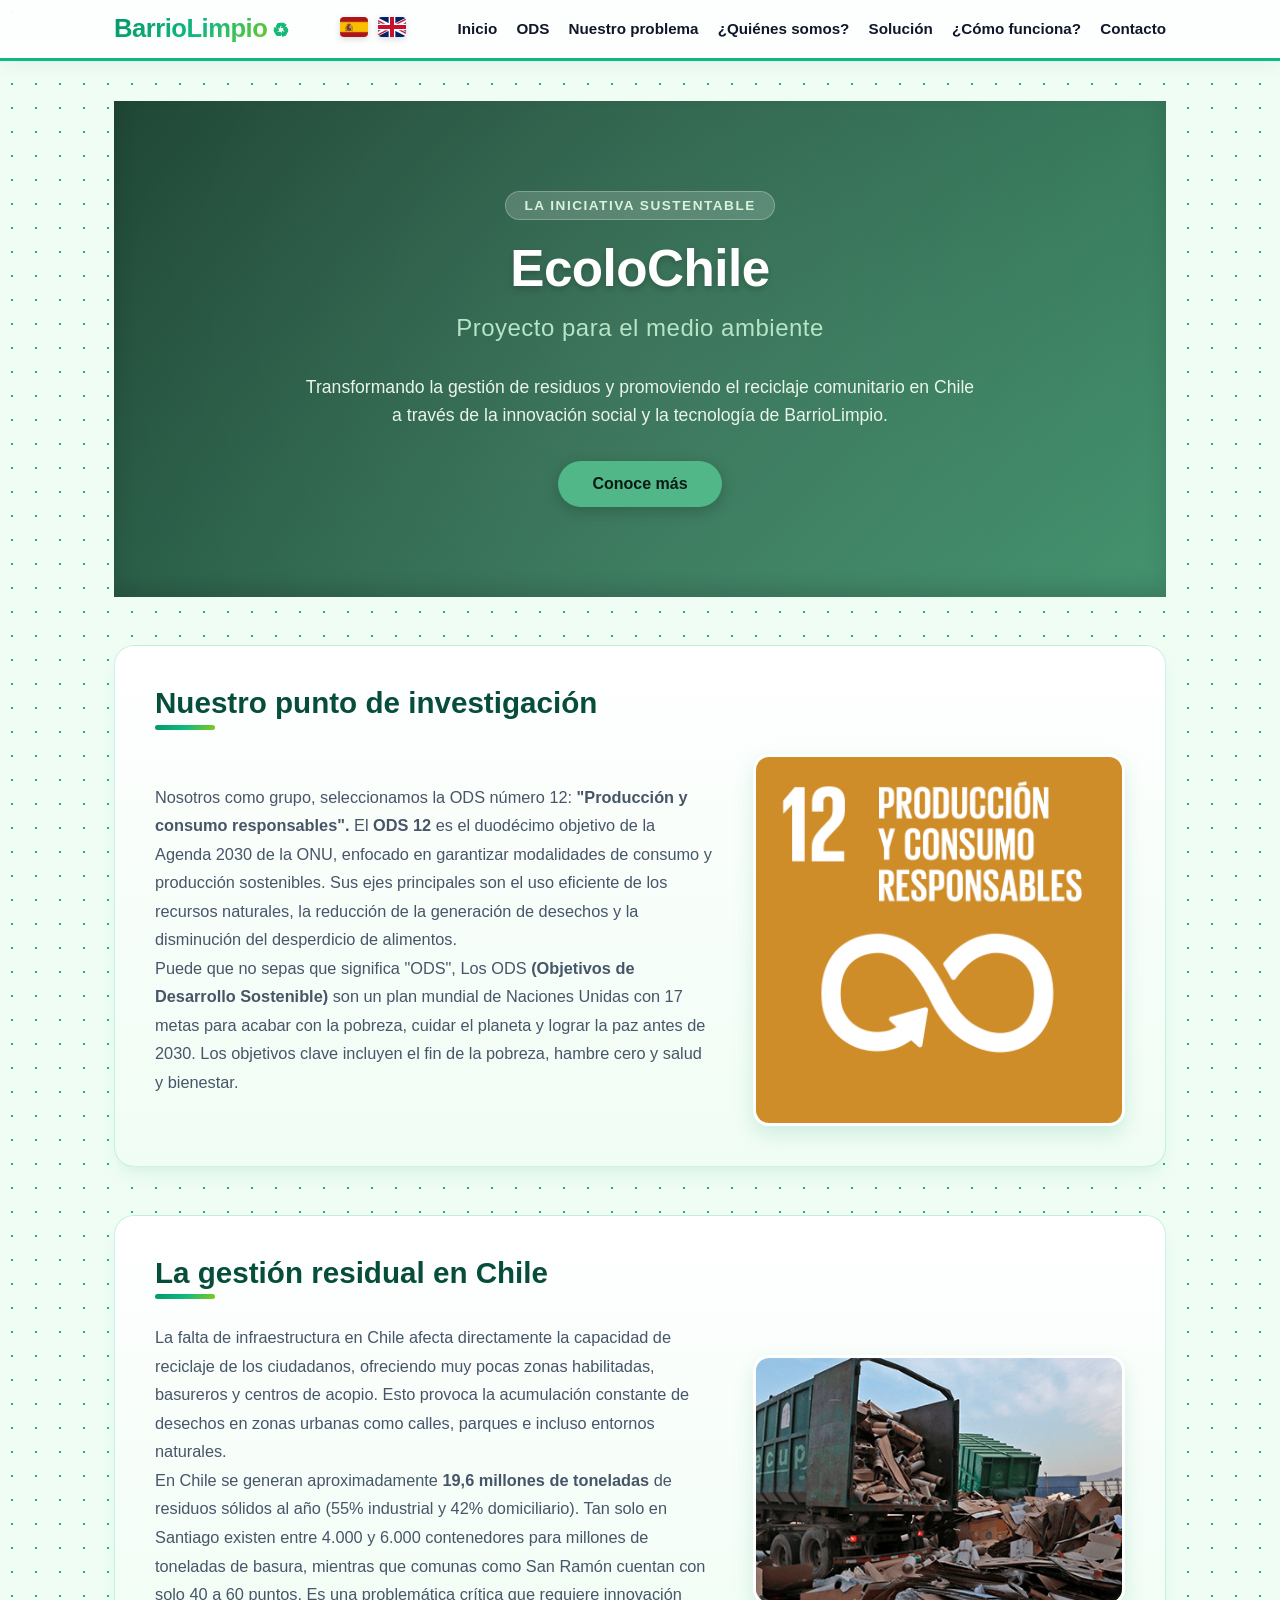
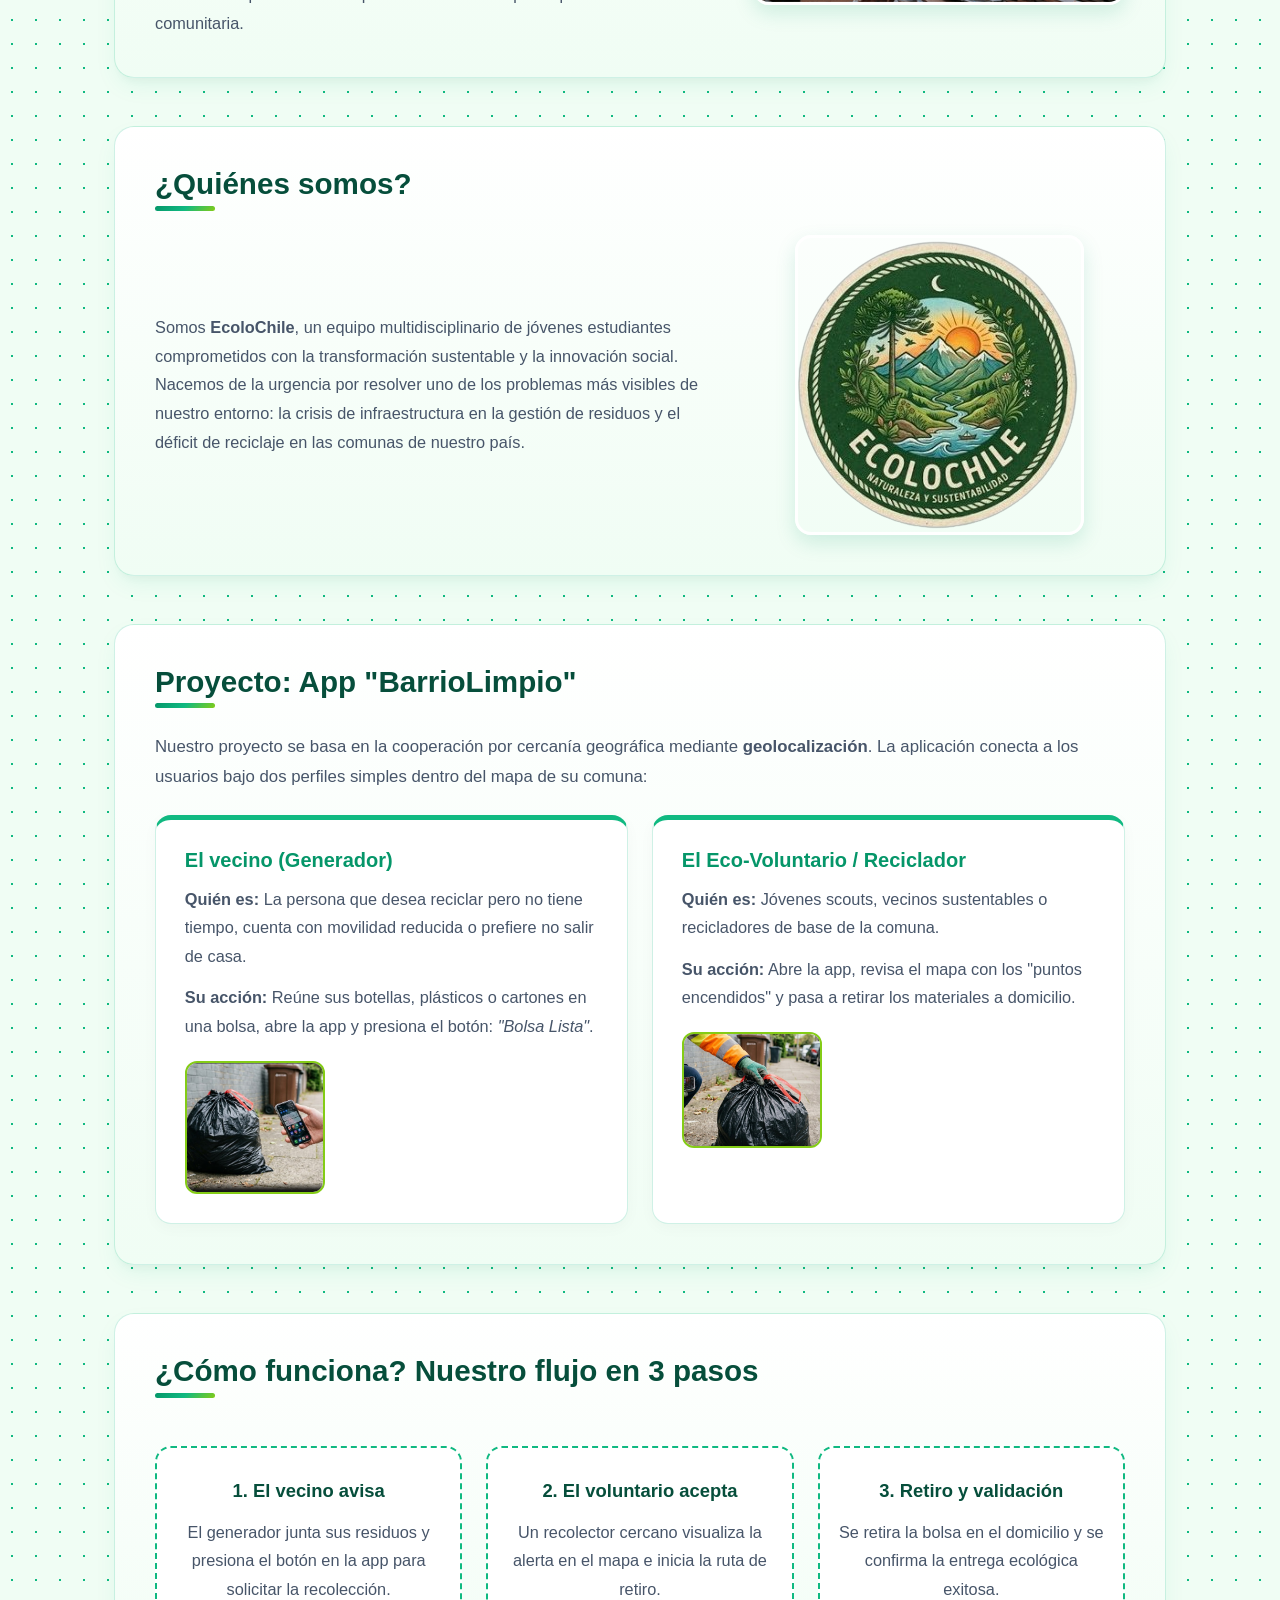
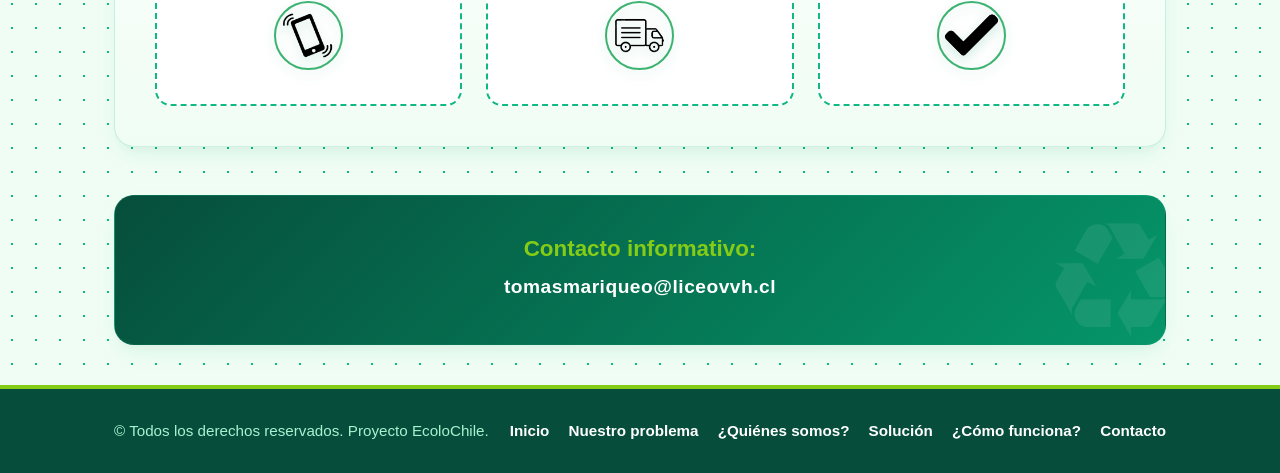
==== commit 5a8ce44a: "wasd" ====
--- a/index.html
+++ b/index.html
@@ -4,7 +4,8 @@
 <head>
     <meta charset="UTF-8">
     <meta name="viewport" content="width=device-width, initial-scale=1.0">
-    <meta name="description" content="EcoloChile - Proyecto escolar sobre la gestión sustentable de residuos y reciclaje en Chile con la app BarrioLimpio.">
+    <meta name="description"
+        content="EcoloChile - Proyecto escolar sobre la gestión sustentable de residuos y reciclaje en Chile con la app BarrioLimpio.">
     <meta name="author" content="EcoloChile">
     <link rel="stylesheet" href="static/css/style.css">
     <title>EcoloChile | BarrioLimpio</title>
@@ -18,11 +19,15 @@
                 <i>BarrioLimpio</i>
             </div>
             <div class="idiomas">
-                <a href="index.html" title="Español"><img src="static/images/spain.png" alt="Idioma Español" class="spanish"></a>
-                <a href="pages/english.html" title="English"><img src="static/images/unitedkingdom.png" alt="English Language" class="english"></a>
+                <a href="index.html" title="Español"><img src="static/images/spain.png" alt="Idioma Español"
+                        class="spanish"></a>
+                <a href="pages/english.html" title="English"><img src="static/images/unitedkingdom.png"
+                        alt="English Language" class="english"></a>
             </div>
             <div class="nav-links">
-                <a href="#inicio">Inicio</a>
+                <a href="#portada">Inicio</a>
+                <a href="#ODS">ODS</a>
+                <a href="#problema">Nuestro problema</a>
                 <a href="#quienesSomos">¿Quiénes somos?</a>
                 <a href="#proyecto">Solución</a>
                 <a href="#comoFunciona">¿Cómo funciona?</a>
@@ -33,19 +38,68 @@
 
     <main class="main">
 
-        <section class="problematica" id="inicio">
+        <section class="portada-hero" id="portada">
+            <div class="portada-container">
+                <span class="portada-tag">la Iniciativa Sustentable</span>
+                <h1 class="portada-titulo">EcoloChile</h1>
+                <p class="portada-subtitulo">Proyecto para el medio ambiente</p>
+                <p class="portada-descripcion">
+                    Transformando la gestión de residuos y promoviendo el reciclaje comunitario en Chile a través de la
+                    innovación social y la tecnología de BarrioLimpio.
+                </p>
+                <a href="#ODS" class="btn-portada">Conoce más</a>
+            </div>
+        </section>
+
+        <section class="problematica" id="ODS">
+            <h2>Nuestro punto de investigación</h2>
+            <div class="row">
+                <div class="contenido">
+                    <p>
+                        Nosotros como grupo, seleccionamos la ODS número 12:
+                        <strong>"Producción y consumo responsables".</strong>
+                        El <strong>ODS 12</strong> es el duodécimo objetivo de la Agenda 2030
+                        de la ONU, enfocado en garantizar
+                        modalidades de consumo y producción sostenibles. Sus ejes principales son el uso eficiente de
+                        los recursos naturales, la reducción de la generación de
+                        desechos y la disminución del desperdicio de alimentos.
+                    </p>
+                    <p>
+                        Puede que no sepas que significa "ODS", Los ODS
+                        <strong>(Objetivos de Desarrollo Sostenible)</strong>
+                        son un plan mundial de Naciones Unidas con 17 metas para acabar con la pobreza, cuidar el
+                        planeta
+                        y lograr la paz antes de 2030. Los objetivos clave incluyen el fin de la pobreza, hambre cero y
+                        salud y bienestar.
+                    </p>
+                </div>
+                <div class="cuadro">
+                    <img src="static/images/ODS_12.png" alt="">
+                </div>
+            </div>
+        </section>
+
+        <section class="problematica" id="problema">
             <h2>La gestión residual en Chile</h2>
             <div class="row">
                 <div class="contenido">
                     <p>
-                        La falta de infraestructura en Chile afecta directamente la capacidad de reciclaje de los ciudadanos, ofreciendo muy pocas zonas habilitadas, basureros y centros de acopio. Esto provoca la acumulación constante de desechos en zonas urbanas como calles, parques e incluso entornos naturales.
-                    </p>
-                    <p>
-                        En Chile se generan aproximadamente <strong>19,6 millones de toneladas</strong> de residuos sólidos al año (55% industrial y 42% domiciliario). Tan solo en Santiago existen entre 4.000 y 6.000 contenedores para millones de toneladas de basura, mientras que comunas como San Ramón cuentan con solo 40 a 60 puntos. Es una problemática crítica que requiere innovación comunitaria.
+                        La falta de infraestructura en Chile afecta directamente la capacidad de reciclaje de los
+                        ciudadanos, ofreciendo muy pocas zonas habilitadas, basureros y centros de acopio. Esto provoca
+                        la acumulación constante de desechos en zonas urbanas como calles, parques e incluso entornos
+                        naturales.
+                    </p>
+                    <p>
+                        En Chile se generan aproximadamente <strong>19,6 millones de toneladas</strong>
+                        de residuos sólidos al año (55% industrial y 42% domiciliario). Tan solo en Santiago
+                        existen entre 4.000 y 6.000 contenedores para millones de toneladas de basura, mientras
+                        que comunas como San Ramón cuentan con solo 40 a 60 puntos. Es una problemática crítica que
+                        requiere innovación comunitaria.
                     </p>
                 </div>
                 <div class="cuadro">
-                    <img src="static/images/fotoResiduos.png" alt="Problemática de residuos y basura en zonas urbanas de Chile">
+                    <img src="static/images/fotoResiduos.png"
+                        alt="Problemática de residuos y basura en zonas urbanas de Chile">
                 </div>
             </div>
         </section>
@@ -55,10 +109,13 @@
             <div class="row">
                 <div class="contenido">
                     <p>
-                        Somos <strong>EcoloChile</strong>, un equipo multidisciplinario de jóvenes estudiantes comprometidos con la transformación sustentable y la innovación social.
-                    </p>
-                    <p>
-                        Nacemos de la urgencia por resolver uno de los problemas más visibles de nuestro entorno: la crisis de infraestructura en la gestión de residuos y el déficit de reciclaje en las comunas de nuestro país.
+                        Somos <strong>EcoloChile</strong>, un equipo multidisciplinario de jóvenes estudiantes
+                        comprometidos con la transformación sustentable y la innovación social.
+                    </p>
+                    <p>
+                        Nacemos de la urgencia por resolver uno de los problemas más visibles de nuestro entorno: la
+                        crisis de infraestructura en la gestión de residuos y el déficit de reciclaje en las comunas de
+                        nuestro país.
                     </p>
                 </div>
                 <div class="logotipo">
@@ -71,21 +128,29 @@
             <h2>Proyecto: App "BarrioLimpio"</h2>
             <div class="contenido">
                 <p>
-                    Nuestro proyecto se basa en la cooperación por cercanía geográfica mediante <strong>geolocalización</strong>. La aplicación conecta a los usuarios bajo dos perfiles simples dentro del mapa de su comuna:
+                    Nuestro proyecto se basa en la cooperación por cercanía geográfica mediante
+                    <strong>geolocalización</strong>. La aplicación conecta a los usuarios bajo dos perfiles simples
+                    dentro del mapa de su comuna:
                 </p>
-                
+
                 <article class="perfiles">
                     <h3>El vecino (Generador)</h3>
-                    <p><strong>Quién es:</strong> La persona que desea reciclar pero no tiene tiempo, cuenta con movilidad reducida o prefiere no salir de casa.</p>
-                    <p><strong>Su acción:</strong> Reúne sus botellas, plásticos o cartones en una bolsa, abre la app y presiona el botón: <em>"Bolsa Lista"</em>.</p>
-                    <img src="static/images/vecino.PNG" alt="Perfil del vecino generador en BarrioLimpio" class="perfil">
+                    <p><strong>Quién es:</strong> La persona que desea reciclar pero no tiene tiempo, cuenta con
+                        movilidad reducida o prefiere no salir de casa.</p>
+                    <p><strong>Su acción:</strong> Reúne sus botellas, plásticos o cartones en una bolsa, abre la app y
+                        presiona el botón: <em>"Bolsa Lista"</em>.</p>
+                    <img src="static/images/vecino.PNG" alt="Perfil del vecino generador en BarrioLimpio"
+                        class="perfil">
                 </article>
 
                 <article class="perfiles">
                     <h3>El Eco-Voluntario / Reciclador</h3>
-                    <p><strong>Quién es:</strong> Jóvenes scouts, vecinos sustentables o recicladores de base de la comuna.</p>
-                    <p><strong>Su acción:</strong> Abre la app, revisa el mapa con los "puntos encendidos" y pasa a retirar los materiales a domicilio.</p>
-                    <img src="static/images/voluntario.PNG" alt="Perfil del eco-voluntario reciclador en BarrioLimpio" class="perfil">
+                    <p><strong>Quién es:</strong> Jóvenes scouts, vecinos sustentables o recicladores de base de la
+                        comuna.</p>
+                    <p><strong>Su acción:</strong> Abre la app, revisa el mapa con los "puntos encendidos" y pasa a
+                        retirar los materiales a domicilio.</p>
+                    <img src="static/images/voluntario.PNG" alt="Perfil del eco-voluntario reciclador en BarrioLimpio"
+                        class="perfil">
                 </article>
             </div>
         </section>
@@ -115,7 +180,6 @@
                 <p>tomasmariqueo@liceovvh.cl</p>
             </div>
         </section>
-
     </main>
 
     <footer>
@@ -124,7 +188,8 @@
                 <p>© Todos los derechos reservados. Proyecto EcoloChile.</p>
             </div>
             <div class="nav-links">
-                <a href="#inicio">Inicio</a>
+                <a href="#ODS">Inicio</a>
+                <a href="#problema">Nuestro problema</a>
                 <a href="#quienesSomos">¿Quiénes somos?</a>
                 <a href="#proyecto">Solución</a>
                 <a href="#comoFunciona">¿Cómo funciona?</a>
--- a/static/css/style.css
+++ b/static/css/style.css
@@ -2,7 +2,6 @@
     margin: 0;
     padding: 0;
     box-sizing: border-box;
-    outline: solid 1px red;
 }
 
 :root {
@@ -149,6 +148,118 @@
     gap: 3rem;
 }
 
+/* 
+==========================================
+Estilos de la Portada / Hero (Fondo Verdoso)
+========================================== 
+*/
+
+.portada-hero {
+    background: linear-gradient(135deg, #1b4332 0%, #2d6a4f 50%, #40916c 100%);
+    width: 100%;
+    color: #ffffff;
+    padding: 90px 20px;
+    text-align: center;
+    position: relative;
+    overflow: hidden;
+    box-shadow: inset 0 -10px 20px rgba(0, 0, 0, 0.15);
+}
+
+/* Efecto radial decorativo de fondo para mayor profundidad */
+.portada-hero::before {
+    content: "";
+    position: absolute;
+    top: -50%;
+    left: -50%;
+    width: 200%;
+    height: 200%;
+    background: radial-gradient(circle, rgba(255, 255, 255, 0.08) 0%, transparent 65%);
+    pointer-events: none;
+}
+
+.portada-container {
+    max-width: 850px;
+    margin: 0 auto;
+    position: relative;
+    z-index: 1;
+}
+
+.portada-tag {
+    display: inline-block;
+    background-color: rgba(255, 255, 255, 0.18);
+    color: #d8f3dc;
+    padding: 6px 18px;
+    border-radius: 50px;
+    font-size: 0.85rem;
+    font-weight: 600;
+    letter-spacing: 1.5px;
+    text-transform: uppercase;
+    margin-bottom: 20px;
+    border: 1px solid rgba(255, 255, 255, 0.25);
+    backdrop-filter: blur(4px);
+}
+
+.portada-titulo {
+    font-size: 3.2rem;
+    font-weight: 800;
+    margin: 0 0 8px 0;
+    color: #ffffff;
+    line-height: 1.15;
+    letter-spacing: -0.5px;
+    text-shadow: 0 3px 6px rgba(0, 0, 0, 0.2);
+}
+
+.portada-subtitulo {
+    font-size: 1.5rem;
+    font-weight: 400;
+    color: #b7e4c7;
+    margin: 0 0 24px 0;
+    letter-spacing: 0.5px;
+}
+
+.portada-descripcion {
+    font-size: 1.1rem;
+    line-height: 1.6;
+    color: #e9f5ec;
+    max-width: 680px;
+    margin: 0 auto 32px auto;
+}
+
+.btn-portada {
+    display: inline-block;
+    background-color: #52b788;
+    color: #081c15;
+    padding: 14px 34px;
+    border-radius: 30px;
+    font-size: 1rem;
+    font-weight: 700;
+    text-decoration: none;
+    transition: all 0.3s ease;
+    box-shadow: 0 4px 15px rgba(0, 0, 0, 0.2);
+}
+
+.btn-portada:hover {
+    background-color: #74c69d;
+    transform: translateY(-3px);
+    box-shadow: 0 6px 20px rgba(0, 0, 0, 0.3);
+}
+
+/* Adaptación para pantallas móviles */
+@media (max-width: 768px) {
+    .portada-hero {
+        padding: 60px 15px;
+    }
+    .portada-titulo {
+        font-size: 2.3rem;
+    }
+    .portada-subtitulo {
+        font-size: 1.2rem;
+    }
+    .portada-descripcion {
+        font-size: 1rem;
+    }
+}
+
 /* --- Estilo de Tarjetas Principales --- */
 .problematica, 
 .informacion, 
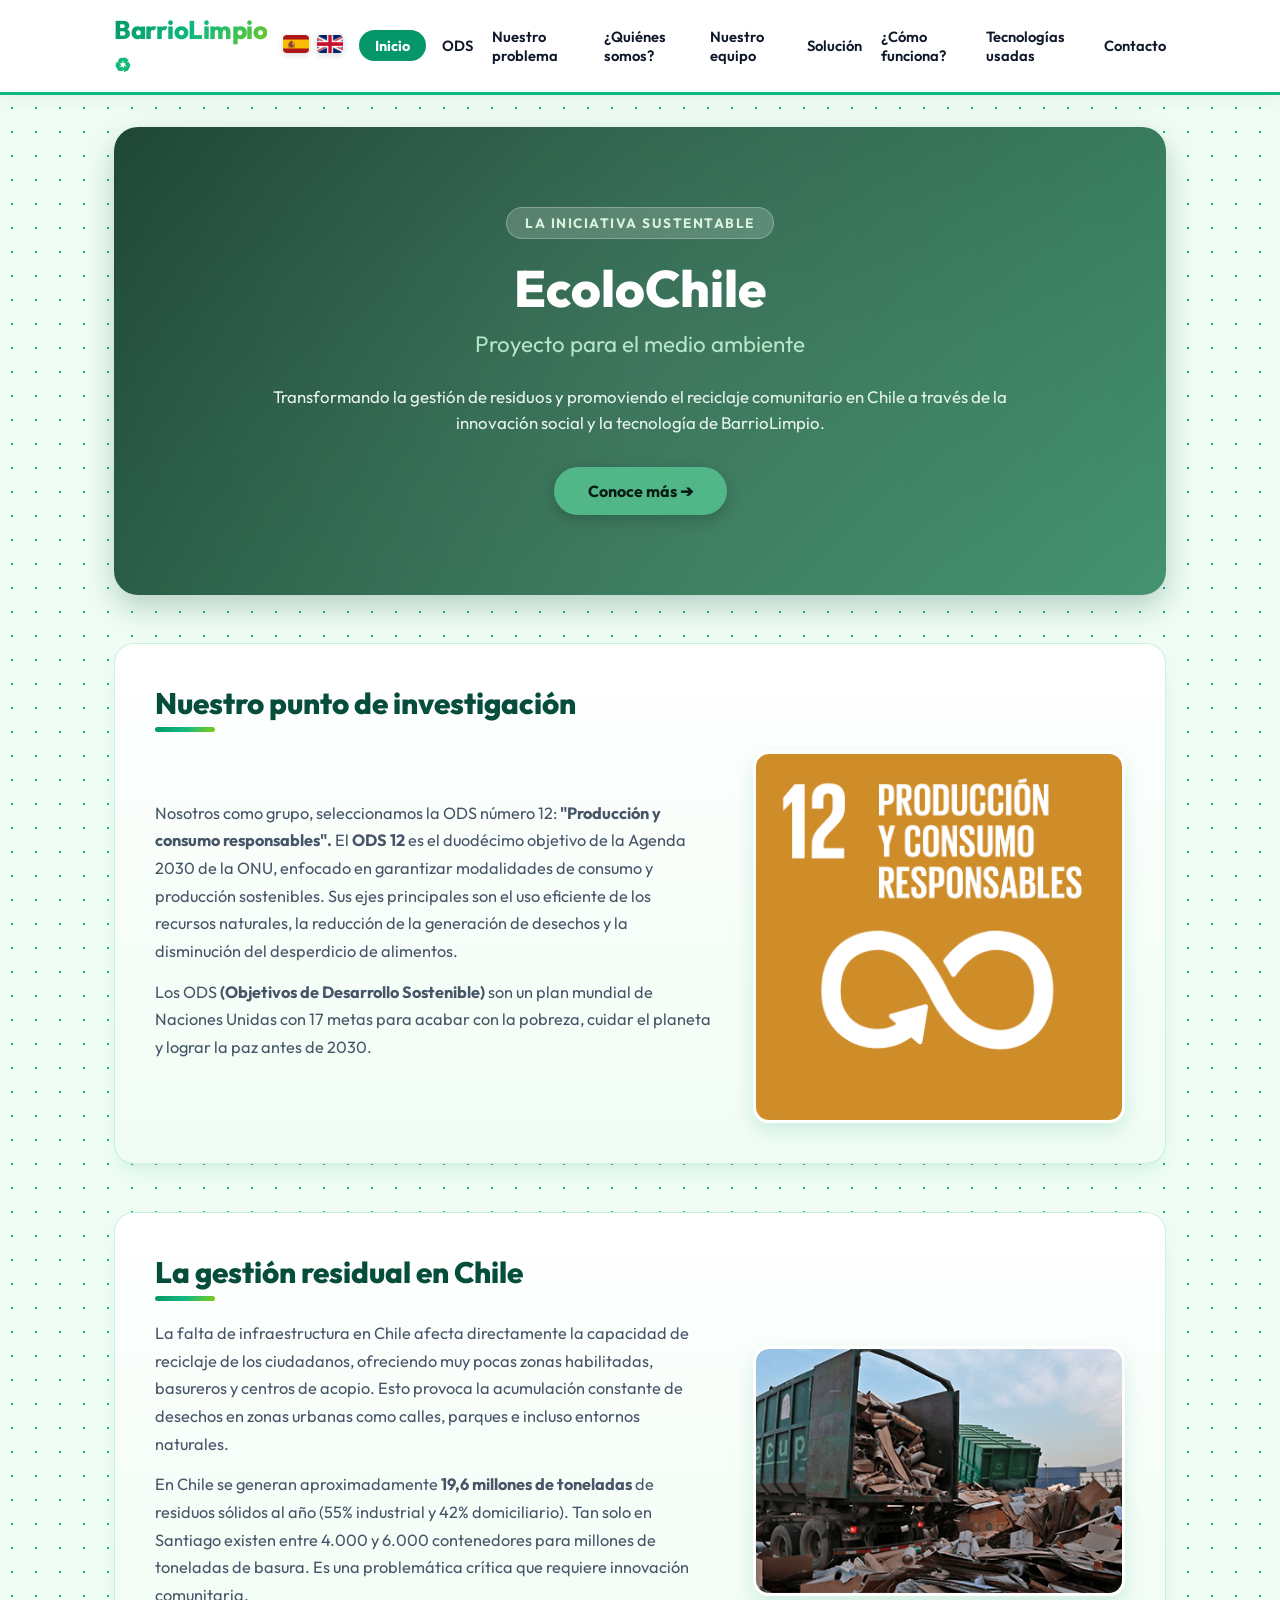
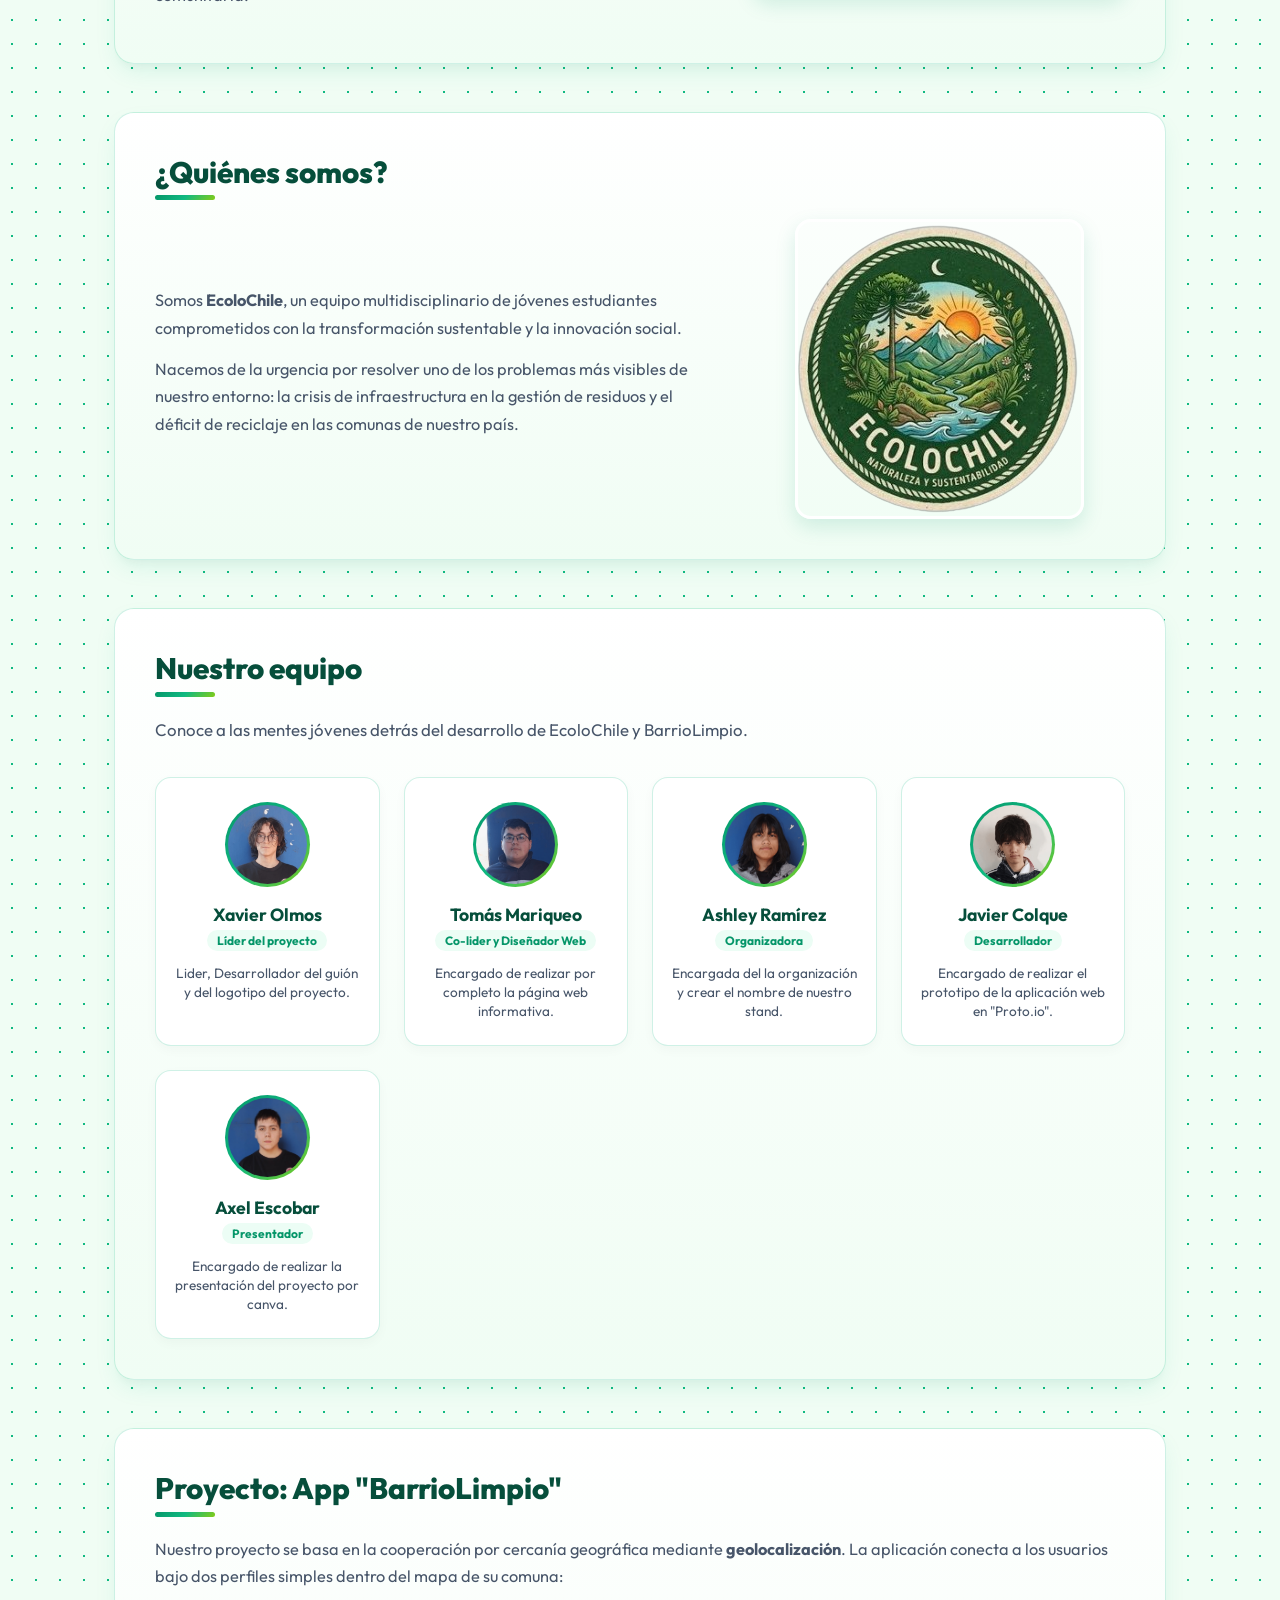
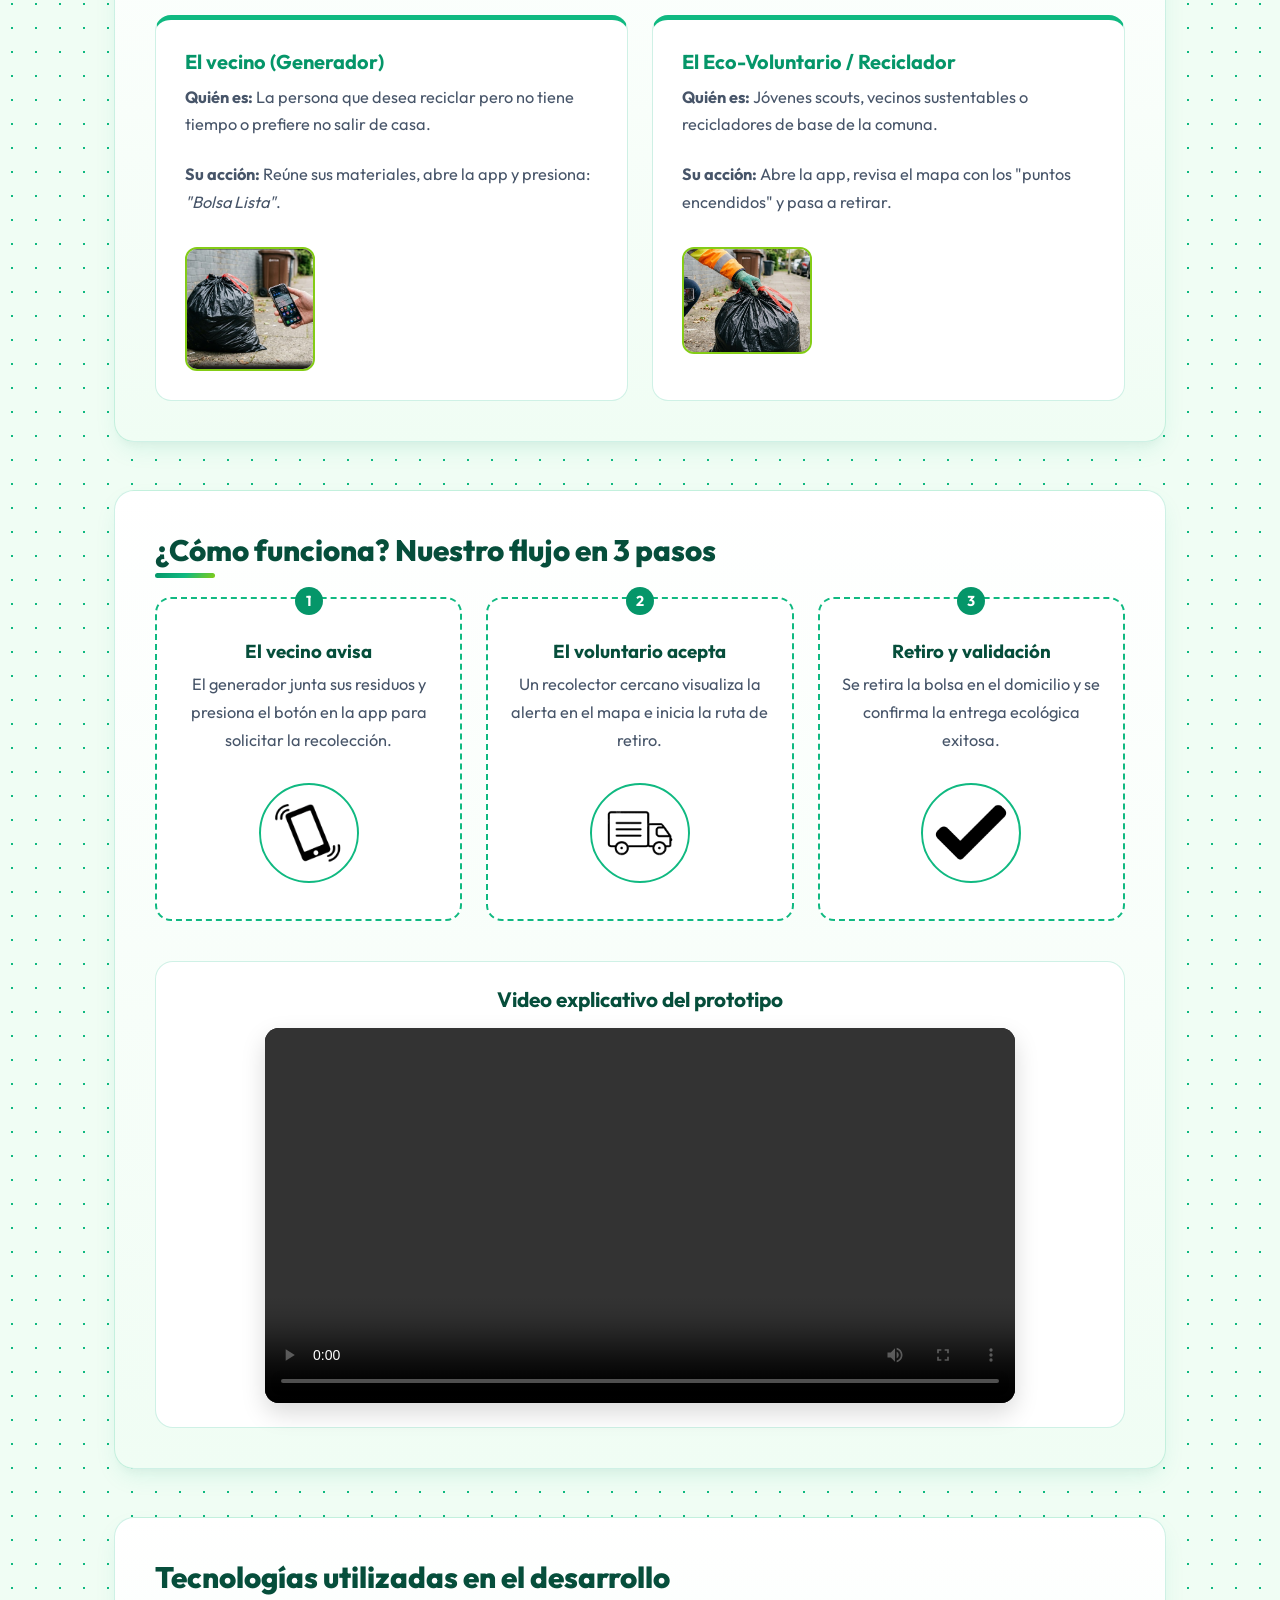
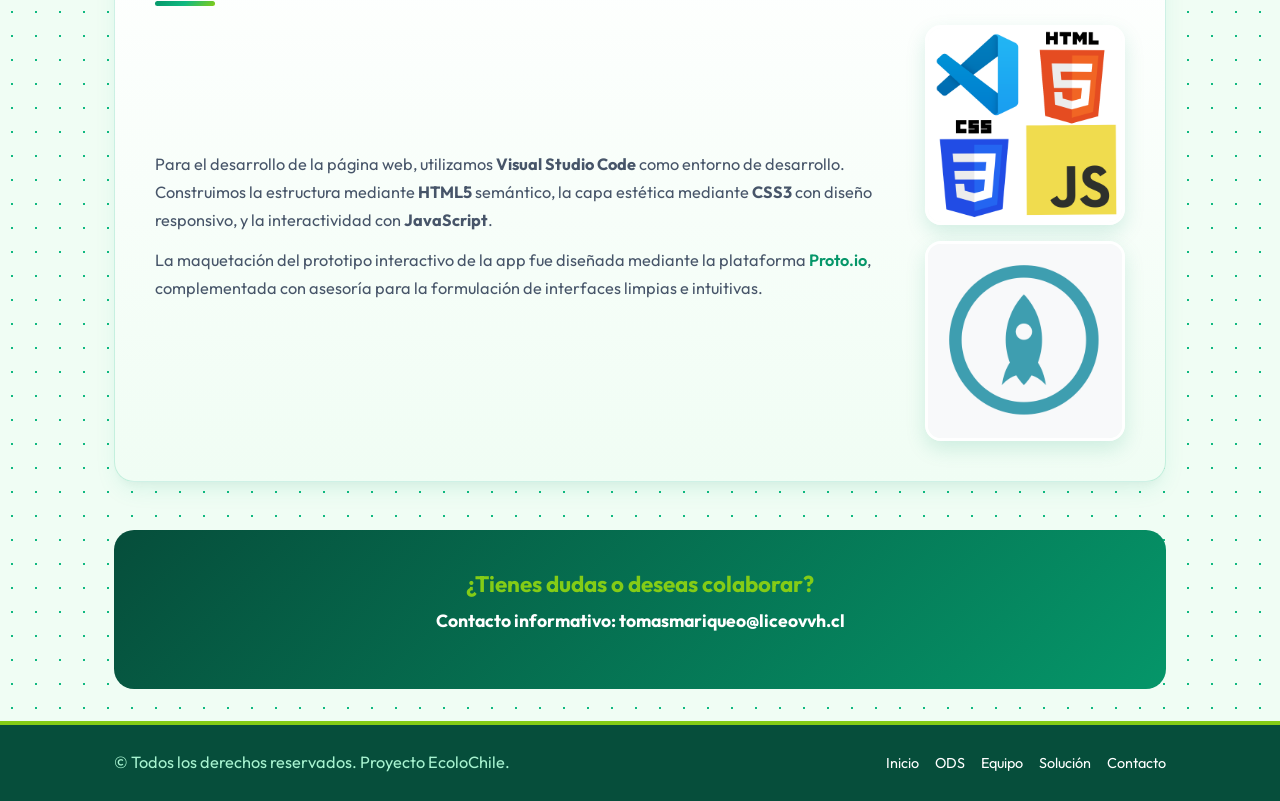
==== commit f89d1441: "full" ====
--- a/index.html
+++ b/index.html
@@ -7,6 +7,12 @@
     <meta name="description"
         content="EcoloChile - Proyecto escolar sobre la gestión sustentable de residuos y reciclaje en Chile con la app BarrioLimpio.">
     <meta name="author" content="EcoloChile">
+    
+    <!-- Fuentes tipográficas externas -->
+    <link rel="preconnect" href="https://fonts.googleapis.com">
+    <link rel="preconnect" href="https://fonts.gstatic.com" crossorigin>
+    <link href="https://fonts.googleapis.com/css2?family=Outfit:wght@300;400;600;700;800&display=swap" rel="stylesheet">
+    
     <link rel="stylesheet" href="static/css/style.css">
     <title>EcoloChile | BarrioLimpio</title>
 </head>
@@ -18,39 +24,52 @@
             <div class="logo">
                 <i>BarrioLimpio</i>
             </div>
+
             <div class="idiomas">
-                <a href="index.html" title="Español"><img src="static/images/spain.png" alt="Idioma Español"
-                        class="spanish"></a>
-                <a href="pages/english.html" title="English"><img src="static/images/unitedkingdom.png"
-                        alt="English Language" class="english"></a>
-            </div>
-            <div class="nav-links">
-                <a href="#portada">Inicio</a>
-                <a href="#ODS">ODS</a>
-                <a href="#problema">Nuestro problema</a>
-                <a href="#quienesSomos">¿Quiénes somos?</a>
-                <a href="#proyecto">Solución</a>
-                <a href="#comoFunciona">¿Cómo funciona?</a>
-                <a href="#contacto">Contacto</a>
+                <a href="index.html" title="Español"><img src="static/images/spain.png" alt="Idioma Español" class="spanish"></a>
+                <a href="pages/english.html" title="English"><img src="static/images/unitedkingdom.png" alt="English Language" class="english"></a>
+            </div>
+
+            <a href="#portada" class="nav-inicio-fixed">Inicio</a>
+
+            <!-- Botón Hamburguesa -->
+            <button class="hamburger" id="hamburger" aria-label="Abrir menú de navegación">
+                <span></span>
+                <span></span>
+                <span></span>
+            </button>
+
+            <!-- Menú Desplegable con las demás opciones -->
+            <div class="nav-links" id="navLinks">
+                <a href="#ODS" class="nav-item">ODS</a>
+                <a href="#problema" class="nav-item">Nuestro problema</a>
+                <a href="#quienesSomos" class="nav-item">¿Quiénes somos?</a>
+                <a href="#miembros" class="nav-item">Nuestro equipo</a>
+                <a href="#proyecto" class="nav-item">Solución</a>
+                <a href="#comoFunciona" class="nav-item">¿Cómo funciona?</a>
+                <a href="#tecnologia" class="nav-item">Tecnologías usadas</a>
+                <a href="#contacto" class="nav-item">Contacto</a>
             </div>
         </nav>
     </header>
 
     <main class="main">
 
+        <!-- Portada / Hero Section -->
         <section class="portada-hero" id="portada">
             <div class="portada-container">
-                <span class="portada-tag">la Iniciativa Sustentable</span>
+                <span class="portada-tag">La Iniciativa Sustentable</span>
                 <h1 class="portada-titulo">EcoloChile</h1>
                 <p class="portada-subtitulo">Proyecto para el medio ambiente</p>
                 <p class="portada-descripcion">
                     Transformando la gestión de residuos y promoviendo el reciclaje comunitario en Chile a través de la
                     innovación social y la tecnología de BarrioLimpio.
                 </p>
-                <a href="#ODS" class="btn-portada">Conoce más</a>
-            </div>
-        </section>
-
+                <a href="#ODS" class="btn-portada">Conoce más ➔</a>
+            </div>
+        </section>
+
+        <!-- ODS Section -->
         <section class="problematica" id="ODS">
             <h2>Nuestro punto de investigación</h2>
             <div class="row">
@@ -59,26 +78,23 @@
                         Nosotros como grupo, seleccionamos la ODS número 12:
                         <strong>"Producción y consumo responsables".</strong>
                         El <strong>ODS 12</strong> es el duodécimo objetivo de la Agenda 2030
-                        de la ONU, enfocado en garantizar
-                        modalidades de consumo y producción sostenibles. Sus ejes principales son el uso eficiente de
-                        los recursos naturales, la reducción de la generación de
+                        de la ONU, enfocado en garantizar modalidades de consumo y producción sostenibles. Sus ejes
+                        principales son el uso eficiente de los recursos naturales, la reducción de la generación de
                         desechos y la disminución del desperdicio de alimentos.
                     </p>
                     <p>
-                        Puede que no sepas que significa "ODS", Los ODS
-                        <strong>(Objetivos de Desarrollo Sostenible)</strong>
-                        son un plan mundial de Naciones Unidas con 17 metas para acabar con la pobreza, cuidar el
-                        planeta
-                        y lograr la paz antes de 2030. Los objetivos clave incluyen el fin de la pobreza, hambre cero y
-                        salud y bienestar.
+                        Los ODS <strong>(Objetivos de Desarrollo Sostenible)</strong> son un plan mundial de Naciones
+                        Unidas con 17 metas para acabar con la pobreza, cuidar el planeta y lograr la paz antes de
+                        2030.
                     </p>
                 </div>
                 <div class="cuadro">
-                    <img src="static/images/ODS_12.png" alt="">
-                </div>
-            </div>
-        </section>
-
+                    <img src="static/images/ODS_12.png" alt="ODS 12 Producción y Consumo Responsables">
+                </div>
+            </div>
+        </section>
+
+        <!-- Problema Section -->
         <section class="problematica" id="problema">
             <h2>La gestión residual en Chile</h2>
             <div class="row">
@@ -92,18 +108,17 @@
                     <p>
                         En Chile se generan aproximadamente <strong>19,6 millones de toneladas</strong>
                         de residuos sólidos al año (55% industrial y 42% domiciliario). Tan solo en Santiago
-                        existen entre 4.000 y 6.000 contenedores para millones de toneladas de basura, mientras
-                        que comunas como San Ramón cuentan con solo 40 a 60 puntos. Es una problemática crítica que
-                        requiere innovación comunitaria.
+                        existen entre 4.000 y 6.000 contenedores para millones de toneladas de basura. Es una
+                        problemática crítica que requiere innovación comunitaria.
                     </p>
                 </div>
                 <div class="cuadro">
-                    <img src="static/images/fotoResiduos.png"
-                        alt="Problemática de residuos y basura en zonas urbanas de Chile">
-                </div>
-            </div>
-        </section>
-
+                    <img src="static/images/fotoResiduos.png" alt="Problemática de residuos y basura en zonas urbanas de Chile">
+                </div>
+            </div>
+        </section>
+
+        <!-- Quiénes Somos Section -->
         <section class="informacion" id="quienesSomos">
             <h2>¿Quiénes somos?</h2>
             <div class="row">
@@ -124,82 +139,182 @@
             </div>
         </section>
 
+        <!-- Sección de Integrantes (5 Compañeros) -->
+        <section class="companeros" id="miembros">
+            <h2>Nuestro equipo</h2>
+            <p class="subtitulo-seccion">Conoce a las mentes jóvenes detrás del desarrollo de EcoloChile y BarrioLimpio.</p>
+            
+            <div class="team-grid">
+                <!-- Integrante 1 -->
+                <article class="team-card">
+                    <div class="avatar-wrapper">
+                        <img src="static/images/XavierOlmos.png" alt="Foto perfil de Xavier Olmos">
+                    </div>
+                    <h3>Xavier Olmos</h3>
+                    <span class="role-badge">Líder del proyecto</span>
+                    <p>Lider, Desarrollador del guión y del logotipo del proyecto.</p>
+                </article>
+
+                <!-- Integrante 2 -->
+                <article class="team-card">
+                    <div class="avatar-wrapper">
+                        <img src="static/images/TomasMariqueo.png" alt="Foto perfil de Tomás Mariqueo">
+                    </div>
+                    <h3>Tomás Mariqueo</h3>
+                    <span class="role-badge">Co-lider y Diseñador Web</span>
+                    <p>Encargado de realizar por completo la página web informativa.</p>
+                </article>
+
+                <!-- Integrante 3 -->
+                <article class="team-card">
+                    <div class="avatar-wrapper">
+                        <img src="static/images/AshleyRamirez.png" alt="Foto perfil de Ashley Ramírez">
+                    </div>
+                    <h3>Ashley Ramírez</h3>
+                    <span class="role-badge">Organizadora</span>
+                    <p>Encargada del la organización y crear el nombre de nuestro stand.</p>
+                </article>
+
+                <!-- Integrante 4 -->
+                <article class="team-card">
+                    <div class="avatar-wrapper">
+                        <img src="static/images/JavierColque.png" alt="Foto perfil de Javier Colque">
+                    </div>
+                    <h3>Javier Colque</h3>
+                    <span class="role-badge">Desarrollador</span>
+                    <p>Encargado de realizar el prototipo de la aplicación web en "Proto.io".</p>
+                </article>
+
+                <!-- Integrante 5 -->
+                <article class="team-card">
+                    <div class="avatar-wrapper">
+                        <img src="static/images/AxelEscobar.png" alt="Foto perfil de Axel Escobar">
+                    </div>
+                    <h3>Axel Escobar</h3>
+                    <span class="role-badge">Presentador</span>
+                    <p>Encargado de realizar la presentación del proyecto por canva.</p>
+                </article>
+            </div>
+        </section>
+
+        <!-- Solución Section -->
         <section class="solucion" id="proyecto">
             <h2>Proyecto: App "BarrioLimpio"</h2>
             <div class="contenido">
-                <p>
+                <p class="intro-solucion">
                     Nuestro proyecto se basa en la cooperación por cercanía geográfica mediante
                     <strong>geolocalización</strong>. La aplicación conecta a los usuarios bajo dos perfiles simples
                     dentro del mapa de su comuna:
                 </p>
 
-                <article class="perfiles">
-                    <h3>El vecino (Generador)</h3>
-                    <p><strong>Quién es:</strong> La persona que desea reciclar pero no tiene tiempo, cuenta con
-                        movilidad reducida o prefiere no salir de casa.</p>
-                    <p><strong>Su acción:</strong> Reúne sus botellas, plásticos o cartones en una bolsa, abre la app y
-                        presiona el botón: <em>"Bolsa Lista"</em>.</p>
-                    <img src="static/images/vecino.PNG" alt="Perfil del vecino generador en BarrioLimpio"
-                        class="perfil">
-                </article>
-
-                <article class="perfiles">
-                    <h3>El Eco-Voluntario / Reciclador</h3>
-                    <p><strong>Quién es:</strong> Jóvenes scouts, vecinos sustentables o recicladores de base de la
-                        comuna.</p>
-                    <p><strong>Su acción:</strong> Abre la app, revisa el mapa con los "puntos encendidos" y pasa a
-                        retirar los materiales a domicilio.</p>
-                    <img src="static/images/voluntario.PNG" alt="Perfil del eco-voluntario reciclador en BarrioLimpio"
-                        class="perfil">
-                </article>
-            </div>
-        </section>
-
+                <div class="perfiles-container">
+                    <article class="perfiles">
+                        <h3>El vecino (Generador)</h3>
+                        <p><strong>Quién es:</strong> La persona que desea reciclar pero no tiene tiempo o prefiere no salir de casa.</p>
+                        <p><strong>Su acción:</strong> Reúne sus materiales, abre la app y presiona: <em>"Bolsa Lista"</em>.</p>
+                        <img src="static/images/vecino.PNG" alt="Perfil del vecino generador en BarrioLimpio" class="perfil">
+                    </article>
+
+                    <article class="perfiles">
+                        <h3>El Eco-Voluntario / Reciclador</h3>
+                        <p><strong>Quién es:</strong> Jóvenes scouts, vecinos sustentables o recicladores de base de la comuna.</p>
+                        <p><strong>Su acción:</strong> Abre la app, revisa el mapa con los "puntos encendidos" y pasa a retirar.</p>
+                        <img src="static/images/voluntario.PNG" alt="Perfil del eco-voluntario reciclador en BarrioLimpio" class="perfil">
+                    </article>
+                </div>
+            </div>
+        </section>
+
+        <!-- Sección Flujo y Video Incorporado -->
         <section class="explicacion" id="comoFunciona">
             <h2>¿Cómo funciona? Nuestro flujo en 3 pasos</h2>
-            <div class="paneles">
-                <h3>1. El vecino avisa</h3>
-                <p>El generador junta sus residuos y presiona el botón en la app para solicitar la recolección.</p>
-                <img src="static/images/cellphone.png" alt="Icono de notificación en teléfono móvil">
-            </div>
-            <div class="paneles">
-                <h3>2. El voluntario acepta</h3>
-                <p>Un recolector cercano visualiza la alerta en el mapa e inicia la ruta de retiro.</p>
-                <img src="static/images/truck.png" alt="Icono de transporte o camión de recolección">
-            </div>
-            <div class="paneles">
-                <h3>3. Retiro y validación</h3>
-                <p>Se retira la bolsa en el domicilio y se confirma la entrega ecológica exitosa.</p>
-                <img src="static/images/check.png" alt="Icono de confirmación y validación">
-            </div>
-        </section>
-
+            
+            <div class="paneles-grid">
+                <div class="paneles">
+                    <div class="step-num">1</div>
+                    <h3>El vecino avisa</h3>
+                    <p>El generador junta sus residuos y presiona el botón en la app para solicitar la recolección.</p>
+                    <img src="static/images/cellphone.png" alt="Icono de notificación en teléfono móvil">
+                </div>
+
+                <div class="paneles">
+                    <div class="step-num">2</div>
+                    <h3>El voluntario acepta</h3>
+                    <p>Un recolector cercano visualiza la alerta en el mapa e inicia la ruta de retiro.</p>
+                    <img src="static/images/truck.png" alt="Icono de transporte o camión de recolección">
+                </div>
+
+                <div class="paneles">
+                    <div class="step-num">3</div>
+                    <h3>Retiro y validación</h3>
+                    <p>Se retira la bolsa en el domicilio y se confirma la entrega ecológica exitosa.</p>
+                    <img src="static/images/check.png" alt="Icono de confirmación y validación">
+                </div>
+            </div>
+
+            <!-- Reproductor de Video Personalizado debajo de los paneles -->
+            <div class="video-section">
+                <h3>Video explicativo del prototipo</h3>
+                <div class="video-wrapper">
+                    <video id="videoBarrioLimpio" controls preload="metadata">
+                        <source src="static/videos/BarrioLimpio.mp4" type="video/mp4">
+                        Tu navegador no soporta la reproducción de video HTML5.
+                    </video>
+                </div>
+            </div>
+        </section>
+
+        <!-- Tecnologías Usadas -->
+        <section class="desarrollo" id="tecnologia">
+            <h2>Tecnologías utilizadas en el desarrollo</h2>
+            <div class="row">
+                <div class="contenido">
+                    <p>
+                        Para el desarrollo de la página web, utilizamos <strong>Visual Studio Code</strong> 
+                        como entorno de desarrollo. Construimos la estructura mediante <strong>HTML5</strong> 
+                        semántico, la capa estética mediante <strong>CSS3</strong> con diseño responsivo, y la 
+                        interactividad con <strong>JavaScript</strong>.
+                    </p>
+                    <p>
+                        La maquetación del prototipo interactivo de la app fue diseñada mediante la plataforma 
+                        <a href="https://proto.io" target="_blank" rel="noopener">Proto.io</a>, complementada con asesoría
+                        para la formulación de interfaces limpias e intuitivas.
+                    </p>
+                </div>
+                <div class="app imagenes-tech">
+                    <img src="static/images/programas.png" alt="Herramientas de programación">
+                    <img src="static/images/proto.io.png" alt="Prototipado en Proto.io">
+                </div>
+            </div>
+        </section>
+
+        <!-- Contacto -->
         <section class="contacto" id="contacto">
             <div class="contenido">
-                <h3>Contacto informativo:</h3>
-                <p>tomasmariqueo@liceovvh.cl</p>
+                <h3>¿Tienes dudas o deseas colaborar?</h3>
+                <p>Contacto informativo: <a href="mailto:tomasmariqueo@liceovvh.cl">tomasmariqueo@liceovvh.cl</a></p>
             </div>
         </section>
     </main>
 
+    <!-- Footer -->
     <footer>
-        <nav class="navbar" aria-label="Navegación del pie de página">
+        <nav class="navbar-footer" aria-label="Navegación del pie de página">
             <div class="derechos">
                 <p>© Todos los derechos reservados. Proyecto EcoloChile.</p>
             </div>
-            <div class="nav-links">
-                <a href="#ODS">Inicio</a>
-                <a href="#problema">Nuestro problema</a>
-                <a href="#quienesSomos">¿Quiénes somos?</a>
+            <div class="footer-links">
+                <a href="#portada">Inicio</a>
+                <a href="#ODS">ODS</a>
+                <a href="#miembros">Equipo</a>
                 <a href="#proyecto">Solución</a>
-                <a href="#comoFunciona">¿Cómo funciona?</a>
                 <a href="#contacto">Contacto</a>
             </div>
         </nav>
     </footer>
 
+    <!-- Archivo JS separado -->
     <script src="static/js/script.js"></script>
-
 </body>
 
 </html>
--- a/static/css/style.css
+++ b/static/css/style.css
@@ -20,14 +20,14 @@
     --gradient-card: linear-gradient(180deg, #ffffff 0%, #f0fdf4 100%);
     --gradient-contacto: linear-gradient(135deg, #064e3b 0%, #059669 100%);
     
-    /* Sombras dinámicas con destello verde */
-    --sombra-card: 0 10px 25px -5px rgba(16, 185, 129, 0.1), 0 8px 10px -6px rgba(0, 0, 0, 0.04);
+    /* Sombras dinámicas */
+    --sombra-card: 0 10px 25px -5px rgba(16, 185, 129, 0.12), 0 8px 10px -6px rgba(0, 0, 0, 0.04);
     --sombra-hover: 0 20px 30px -10px rgba(16, 185, 129, 0.25);
 }
 
 html {
     scroll-behavior: smooth;
-    font-family: 'Outfit', sans-serif;
+    font-family: 'Outfit', -apple-system, BlinkMacSystemFont, "Segoe UI", Roboto, sans-serif;
     background-color: var(--fondo-pagina);
     color: var(--texto-dark);
 }
@@ -36,35 +36,33 @@
     display: flex;
     flex-direction: column;
     min-height: 100vh;
-    /* Patrón de fondo sutil ecológico */
     background-image: radial-gradient(#10b981 0.75px, transparent 0.75px);
     background-size: 24px 24px;
     background-color: var(--fondo-pagina);
 }
 
-/* --- Encabezado Dinámico con Efecto Cristal (Glassmorphism) --- */
+/* --- ENCABEZADO Y MENU HAMBURGUESA --- */
 header {
     position: sticky;
     top: 0;
     z-index: 1000;
-    background: rgba(255, 255, 255, 0.85);
+    background: rgba(255, 255, 255, 0.92);
     backdrop-filter: blur(12px);
     border-bottom: 3px solid var(--verde-brillante);
-    box-shadow: 0 4px 20px rgba(0, 0, 0, 0.05);
+    box-shadow: 0 4px 20px rgba(0, 0, 0, 0.06);
 }
 
 header .navbar {
     max-width: 1100px;
     margin: 0 auto;
-    padding: 0.9rem 1.5rem;
-    display: flex;
+    padding: 0.8rem 1.5rem;
+    display: flex;
+    align-items: center;
     justify-content: space-between;
-    align-items: center;
-    flex-wrap: wrap;
     gap: 1rem;
-}
-
-/* Logo animado */
+    position: relative;
+}
+
 .logo i {
     font-size: 1.6rem;
     font-weight: 800;
@@ -74,7 +72,6 @@
     -webkit-text-fill-color: transparent;
     font-style: normal;
     letter-spacing: -0.5px;
-    position: relative;
 }
 
 .logo i::after {
@@ -85,16 +82,16 @@
 
 .idiomas {
     display: flex;
-    gap: 0.6rem;
+    gap: 0.5rem;
     align-items: center;
 }
 
 .idiomas img {
-    width: 28px;
-    height: 20px;
+    width: 26px;
+    height: 18px;
     object-fit: cover;
     border-radius: 4px;
-    transition: all 0.3s cubic-bezier(0.175, 0.885, 0.32, 1.275);
+    transition: transform 0.3s ease;
     box-shadow: 0 2px 6px rgba(0,0,0,0.15);
 }
 
@@ -102,22 +99,62 @@
     transform: scale(1.2) rotate(3deg);
 }
 
+/* Botón Inicio Fijo */
+.nav-inicio-fixed {
+    text-decoration: none;
+    color: var(--blanco);
+    background: var(--verde-primario);
+    padding: 0.4rem 1rem;
+    border-radius: 20px;
+    font-weight: 700;
+    font-size: 0.9rem;
+    transition: all 0.3s ease;
+}
+
+.nav-inicio-fixed:hover {
+    background: var(--verde-brillante);
+    transform: translateY(-2px);
+    box-shadow: 0 4px 10px rgba(16, 185, 129, 0.3);
+}
+
+/* Botón Hamburguesa */
+.hamburger {
+    display: none;
+    flex-direction: column;
+    justify-content: space-around;
+    width: 30px;
+    height: 24px;
+    background: transparent;
+    border: none;
+    cursor: pointer;
+    z-index: 1010;
+}
+
+.hamburger span {
+    width: 100%;
+    height: 3px;
+    background-color: var(--verde-oscuro);
+    border-radius: 3px;
+    transition: all 0.3s linear;
+}
+
+/* Menú de Navegación */
 .nav-links {
     display: flex;
     gap: 1.2rem;
+    align-items: center;
 }
 
 .nav-links a {
     text-decoration: none;
     color: var(--texto-dark);
     font-weight: 600;
-    font-size: 0.95rem;
+    font-size: 0.92rem;
     position: relative;
     padding: 0.3rem 0;
     transition: color 0.3s ease;
 }
 
-/* Subrayado animado para el menú */
 .nav-links a::after {
     content: '';
     position: absolute;
@@ -138,34 +175,29 @@
     width: 100%;
 }
 
-/* --- Contenedor Principal (`.main`) --- */
+/* --- CONTENEDOR PRINCIPAL --- */
 .main {
     max-width: 1100px;
-    margin: 2.5rem auto;
+    margin: 2rem auto;
     padding: 0 1.5rem;
     display: flex;
     flex-direction: column;
     gap: 3rem;
 }
 
-/* 
-==========================================
-Estilos de la Portada / Hero (Fondo Verdoso)
-========================================== 
-*/
-
+/* --- HERO PORTADA --- */
 .portada-hero {
     background: linear-gradient(135deg, #1b4332 0%, #2d6a4f 50%, #40916c 100%);
     width: 100%;
     color: #ffffff;
-    padding: 90px 20px;
+    padding: 80px 20px;
     text-align: center;
     position: relative;
+    border-radius: 24px;
     overflow: hidden;
-    box-shadow: inset 0 -10px 20px rgba(0, 0, 0, 0.15);
-}
-
-/* Efecto radial decorativo de fondo para mayor profundidad */
+    box-shadow: 0 12px 30px rgba(6, 78, 59, 0.25);
+}
+
 .portada-hero::before {
     content: "";
     position: absolute;
@@ -178,7 +210,7 @@
 }
 
 .portada-container {
-    max-width: 850px;
+    max-width: 800px;
     margin: 0 auto;
     position: relative;
     z-index: 1;
@@ -191,38 +223,33 @@
     padding: 6px 18px;
     border-radius: 50px;
     font-size: 0.85rem;
-    font-weight: 600;
+    font-weight: 700;
     letter-spacing: 1.5px;
     text-transform: uppercase;
     margin-bottom: 20px;
     border: 1px solid rgba(255, 255, 255, 0.25);
-    backdrop-filter: blur(4px);
 }
 
 .portada-titulo {
     font-size: 3.2rem;
     font-weight: 800;
-    margin: 0 0 8px 0;
+    margin-bottom: 8px;
     color: #ffffff;
     line-height: 1.15;
-    letter-spacing: -0.5px;
-    text-shadow: 0 3px 6px rgba(0, 0, 0, 0.2);
 }
 
 .portada-subtitulo {
-    font-size: 1.5rem;
+    font-size: 1.4rem;
     font-weight: 400;
     color: #b7e4c7;
-    margin: 0 0 24px 0;
-    letter-spacing: 0.5px;
+    margin-bottom: 20px;
 }
 
 .portada-descripcion {
-    font-size: 1.1rem;
+    font-size: 1.05rem;
     line-height: 1.6;
     color: #e9f5ec;
-    max-width: 680px;
-    margin: 0 auto 32px auto;
+    margin: 0 auto 30px auto;
 }
 
 .btn-portada {
@@ -244,28 +271,13 @@
     box-shadow: 0 6px 20px rgba(0, 0, 0, 0.3);
 }
 
-/* Adaptación para pantallas móviles */
-@media (max-width: 768px) {
-    .portada-hero {
-        padding: 60px 15px;
-    }
-    .portada-titulo {
-        font-size: 2.3rem;
-    }
-    .portada-subtitulo {
-        font-size: 1.2rem;
-    }
-    .portada-descripcion {
-        font-size: 1rem;
-    }
-}
-
-/* --- Estilo de Tarjetas Principales --- */
+/* --- TARJETAS GENERALES --- */
 .problematica, 
 .informacion, 
 .solucion, 
 .explicacion, 
-.contacto {
+.desarrollo,
+.companeros {
     background: var(--gradient-card);
     padding: 2.5rem;
     border-radius: 20px;
@@ -277,22 +289,20 @@
 .problematica:hover, 
 .informacion:hover, 
 .solucion:hover, 
-.explicacion:hover {
+.explicacion:hover,
+.desarrollo:hover,
+.companeros:hover {
     transform: translateY(-4px);
     box-shadow: var(--sombra-hover);
 }
 
-/* Titulares con diseño dinámico ecológico */
 h2 {
     color: var(--verde-oscuro);
     font-size: 1.85rem;
     font-weight: 800;
-    margin-bottom: 1.5rem;
+    margin-bottom: 1.2rem;
     position: relative;
     padding-bottom: 0.6rem;
-    display: flex;
-    align-items: center;
-    gap: 0.5rem;
 }
 
 h2::after {
@@ -307,12 +317,23 @@
 }
 
 p {
-    line-height: 1.75;
+    line-height: 1.7;
     font-size: 1.02rem;
     color: var(--texto-mute);
-}
-
-/* --- Filas con Imágenes Resaltadas (`.row`) --- */
+    margin-bottom: 0.8rem;
+}
+
+p a {
+    color: var(--verde-primario);
+    font-weight: 600;
+    text-decoration: none;
+}
+
+p a:hover {
+    text-decoration: underline;
+}
+
+/* --- FILAS CON IMÁGENES (.row) --- */
 .row {
     display: flex;
     align-items: center;
@@ -343,22 +364,94 @@
     transform: scale(1.03) rotate(-1deg);
 }
 
-/* --- Sección Solución: Perfiles en Fila Flexbox --- */
-.solucion .contenido {
-    display: flex;
+.imagenes-tech {
+    display: flex;
+    flex-direction: column;
+    gap: 1rem;
+}
+
+/* --- SECCIÓN INTEGRANTES (NUEVA) --- */
+.subtitulo-seccion {
+    margin-bottom: 2rem;
+    font-size: 1.05rem;
+}
+
+.team-grid {
+    display: grid;
+    grid-template-columns: repeat(auto-fit, minmax(180px, 1fr));
+    gap: 1.5rem;
+}
+
+.team-card {
+    background: var(--blanco);
+    border-radius: 16px;
+    padding: 1.5rem 1rem;
+    text-align: center;
+    border: 1px solid rgba(16, 185, 129, 0.2);
+    box-shadow: 0 4px 12px rgba(0, 0, 0, 0.03);
+    transition: all 0.3s ease;
+}
+
+.team-card:hover {
+    transform: translateY(-6px);
+    border-color: var(--verde-brillante);
+    box-shadow: 0 8px 20px rgba(16, 185, 129, 0.2);
+}
+
+.avatar-wrapper {
+    width: 85px;
+    height: 85px;
+    margin: 0 auto 1rem auto;
+    border-radius: 50%;
+    padding: 3px;
+    background: var(--gradient-eco);
+}
+
+.avatar-wrapper img {
+    width: 100%;
+    height: 100%;
+    object-fit: cover;
+    border-radius: 50%;
+    background-color: var(--blanco);
+}
+
+.team-card h3 {
+    font-size: 1.1rem;
+    color: var(--verde-oscuro);
+    margin-bottom: 0.2rem;
+}
+
+.role-badge {
+    display: inline-block;
+    background-color: var(--verde-suave);
+    color: var(--verde-primario);
+    font-size: 0.75rem;
+    font-weight: 700;
+    padding: 3px 10px;
+    border-radius: 12px;
+    margin-bottom: 0.8rem;
+}
+
+.team-card p {
+    font-size: 0.85rem;
+    color: var(--texto-mute);
+    line-height: 1.4;
+    margin-bottom: 0;
+}
+
+/* --- SOLUCIÓN PERFILES --- */
+.intro-solucion {
+    margin-bottom: 1.5rem;
+}
+
+.perfiles-container {
+    display: flex;
+    gap: 1.5rem;
     flex-wrap: wrap;
-    gap: 1.5rem;
-}
-
-.solucion .contenido > p {
-    flex: 1 1 100%;
-    font-weight: 500;
-    font-size: 1.05rem;
-}
-
-/* Contenedores en paralelo de El Vecino y El Eco-Voluntario */
+}
+
 .solucion .perfiles {
-    flex: 1 1 calc(50% - 1.5rem);
+    flex: 1 1 calc(50% - 1rem);
     background-color: var(--blanco);
     padding: 1.8rem;
     border-radius: 16px;
@@ -366,46 +459,38 @@
     border-right: 1px solid rgba(16, 185, 129, 0.2);
     border-bottom: 1px solid rgba(16, 185, 129, 0.2);
     border-left: 1px solid rgba(16, 185, 129, 0.2);
-    box-shadow: 0 4px 15px rgba(0,0,0,0.03);
     display: flex;
     flex-direction: column;
-    gap: 0.8rem;
-    transition: transform 0.3s ease, background-color 0.3s ease;
+    gap: 0.6rem;
+    transition: transform 0.3s ease;
 }
 
 .solucion .perfiles:hover {
     background-color: var(--verde-suave);
-    transform: translateY(-5px);
+    transform: translateY(-4px);
 }
 
 .solucion .perfiles h3 {
     color: var(--verde-primario);
     font-size: 1.25rem;
-    font-weight: 700;
 }
 
 .solucion .perfiles img.perfil {
-    max-width: 140px;
+    max-width: 130px;
     border-radius: 12px;
     margin-top: 0.5rem;
-    align-self: flex-start;
     border: 2px solid var(--verde-lima);
 }
 
-/* --- Sección Explicación: Flujo en 3 Pasos --- */
-.explicacion {
-    display: flex;
-    flex-wrap: wrap;
+/* --- CÓMO FUNCIONA & PANELES --- */
+.paneles-grid {
+    display: grid;
+    grid-template-columns: repeat(auto-fit, minmax(230px, 1fr));
     gap: 1.5rem;
-}
-
-.explicacion h2 {
-    flex: 1 1 100%;
+    margin-bottom: 2.5rem;
 }
 
 .explicacion .paneles {
-    flex: 1 1 calc(33.333% - 1rem);
-    min-width: 240px;
     background: var(--blanco);
     border: 2px dashed var(--verde-brillante);
     padding: 2rem 1.2rem;
@@ -416,81 +501,114 @@
 }
 
 .explicacion .paneles:hover {
-    transform: translateY(-8px);
+    transform: translateY(-6px);
     border-style: solid;
     background: var(--verde-suave);
-    box-shadow: 0 10px 20px rgba(16, 185, 129, 0.15);
+}
+
+.step-num {
+    position: absolute;
+    top: -12px;
+    left: 50%;
+    transform: translateX(-50%);
+    background: var(--verde-primario);
+    color: var(--blanco);
+    width: 28px;
+    height: 28px;
+    border-radius: 50%;
+    font-weight: 700;
+    font-size: 0.9rem;
+    display: flex;
+    align-items: center;
+    justify-content: center;
 }
 
 .explicacion .paneles h3 {
     color: var(--verde-oscuro);
-    font-size: 1.15rem;
-    font-weight: 700;
+    margin: 0.5rem 0;
+}
+
+.explicacion .paneles img {
+    width: 100px;
+    height: 100px;
+    object-fit: contain;
+    margin-top: 1rem;
+    border-radius: 50%;
+    padding: 5px;
+    border: 2px solid var(--verde-brillante);
+}
+
+/* --- SECCIÓN VIDEO --- */
+.video-section {
+    margin-top: 2rem;
+    text-align: center;
+    background: var(--blanco);
+    padding: 1.5rem;
+    border-radius: 18px;
+    border: 1px solid rgba(16, 185, 129, 0.2);
+}
+
+.video-section h3 {
+    color: var(--verde-oscuro);
     margin-bottom: 1rem;
-}
-
-.explicacion .paneles img {
-    width: 65px;
-    height: 65px;
-    object-fit: contain;
-    filter: drop-shadow(0 4px 6px rgba(5, 150, 105, 0.2));
-    transition: transform 0.3s ease;
-}
-
-.explicacion .paneles:hover img {
-    transform: scale(1.15) rotate(5deg);
-}
-
-.paneles img{
-    border-radius: 50%;
-    outline: solid 2px mediumseagreen;
-}
-
-/* --- Sección Contacto Vibrante --- */
+    font-size: 1.3rem;
+}
+
+.video-wrapper {
+    max-width: 750px;
+    margin: 0 auto;
+    border-radius: 14px;
+    overflow: hidden;
+    box-shadow: 0 10px 25px rgba(0, 0, 0, 0.15);
+    background: #000;
+}
+
+.video-wrapper video {
+    width: 100%;
+    height: auto;
+    display: block;
+    outline: none;
+}
+
+/* --- CONTACTO --- */
 .contacto {
     background: var(--gradient-contacto);
     text-align: center;
     color: var(--blanco);
+    padding: 2.5rem;
+    border-radius: 20px;
     position: relative;
     overflow: hidden;
-}
-
-/* Adorno dinámico para contacto */
-.contacto::before {
-    content: '♻';
-    position: absolute;
-    right: -20px;
-    bottom: -30px;
-    font-size: 10rem;
-    opacity: 0.08;
-    color: var(--blanco);
 }
 
 .contacto h3 {
     color: var(--verde-lima);
     font-size: 1.4rem;
     margin-bottom: 0.5rem;
-    font-weight: 700;
-}
-
-.contacto p {
+}
+
+.contacto p, .contacto a {
     color: var(--blanco);
     font-weight: 700;
-    font-size: 1.2rem;
-    letter-spacing: 0.5px;
-}
-
-/* --- Pie de Página (Footer) --- */
+    font-size: 1.1rem;
+    text-decoration: none;
+}
+
+.contacto a:hover {
+    text-decoration: underline;
+}
+
+/* --- FOOTER --- */
 footer {
     background-color: var(--verde-oscuro);
     border-top: 4px solid var(--verde-lima);
     margin-top: auto;
 }
 
-footer .navbar {
+.navbar-footer {
     max-width: 1100px;
     margin: 0 auto;
-    padding: 1.8rem 1.5rem;
+    padding: 1.5rem;
     display: flex;
     justify-content: space-between;
     align-items: center;
@@ -500,36 +618,84 @@
 
 footer .derechos p {
     color: #a7f3d0;
-    font-size: 0.95rem;
-}
-
-footer .nav-links a {
+    margin: 0;
+}
+
+.footer-links {
+    display: flex;
+    gap: 1rem;
+}
+
+.footer-links a {
     color: var(--blanco);
-}
-
-footer .nav-links a:hover {
+    text-decoration: none;
+    font-size: 0.9rem;
+}
+
+.footer-links a:hover {
     color: var(--verde-lima);
 }
 
-/* --- Responsivo para Celulares y Tablets --- */
-@media (max-width: 768px) {
-    header .navbar, 
-    footer .navbar {
+/* --- ADAPTABILIDAD RESPONSIVA Y HAMBURGUESA --- */
+@media (max-width: 850px) {
+    .hamburger {
+        display: flex;
+    }
+
+    /* Oculta los enlaces regulares salvo Inicio */
+    .nav-links {
+        position: absolute;
+        top: 100%;
+        left: 0;
+        right: 0;
+        background: rgba(255, 255, 255, 0.98);
+        backdrop-filter: blur(15px);
         flex-direction: column;
-        text-align: center;
+        align-items: center;
+        padding: 1.5rem 0;
+        gap: 1.2rem;
+        box-shadow: 0 10px 20px rgba(0, 0, 0, 0.1);
+        border-bottom: 3px solid var(--verde-brillante);
+
+        /* Estado oculto con animación */
+        opacity: 0;
+        pointer-events: none;
+        transform: translateY(-10px);
+        transition: all 0.3s ease;
+    }
+
+    /* Estado visible activo */
+    .nav-links.active {
+        opacity: 1;
+        pointer-events: auto;
+        transform: translateY(0);
+    }
+
+    /* Animación icono hamburguesa */
+    .hamburger.active span:nth-child(1) {
+        transform: rotate(45deg) translate(5px, 5px);
+    }
+    .hamburger.active span:nth-child(2) {
+        opacity: 0;
+    }
+    .hamburger.active span:nth-child(3) {
+        transform: rotate(-45deg) translate(7px, -6px);
     }
 
     .row {
         flex-direction: column;
     }
 
-    .solucion .perfiles,
-    .explicacion .paneles {
+    .solucion .perfiles {
         flex: 1 1 100%;
     }
 
-    .nav-links {
-        flex-wrap: wrap;
-        justify-content: center;
-    }
+    .portada-titulo {
+        font-size: 2.2rem;
+    }
+}
+
+.app img{
+    width: 200px;
+    height: 200px;
 }
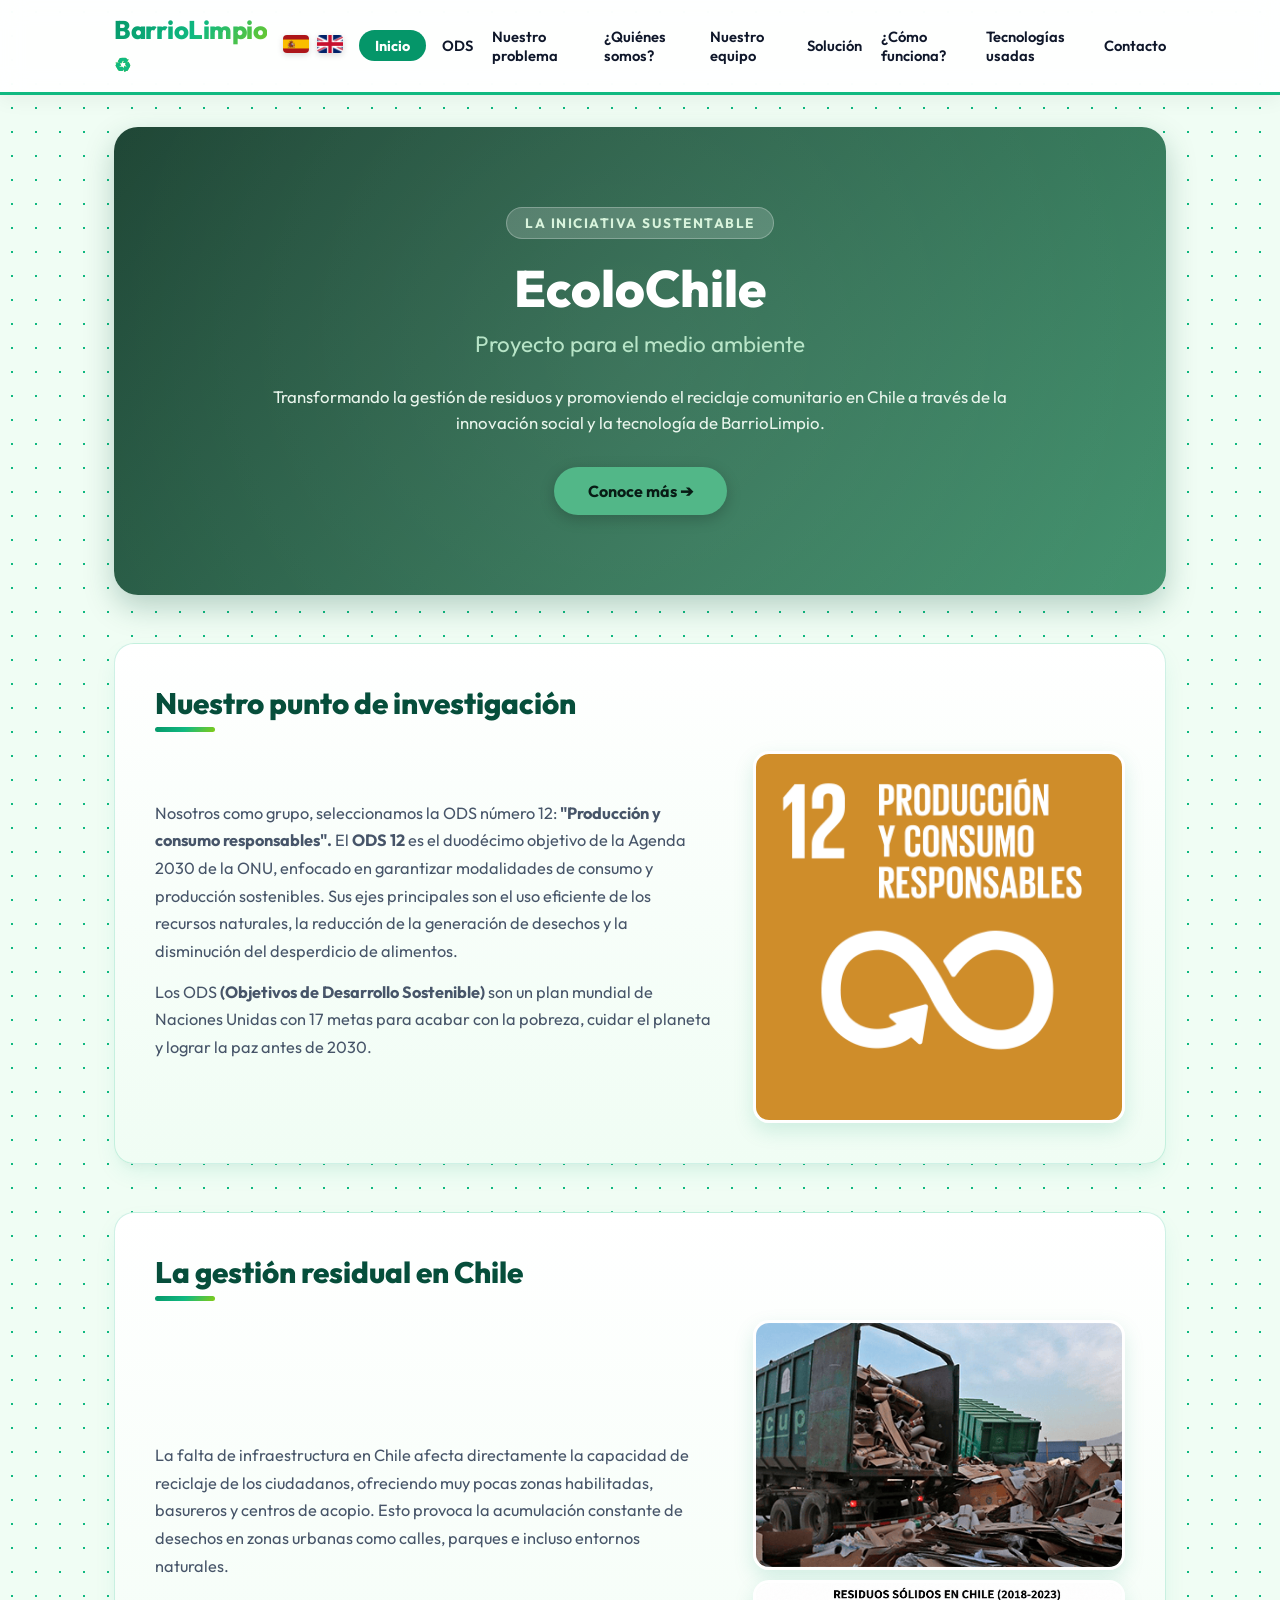
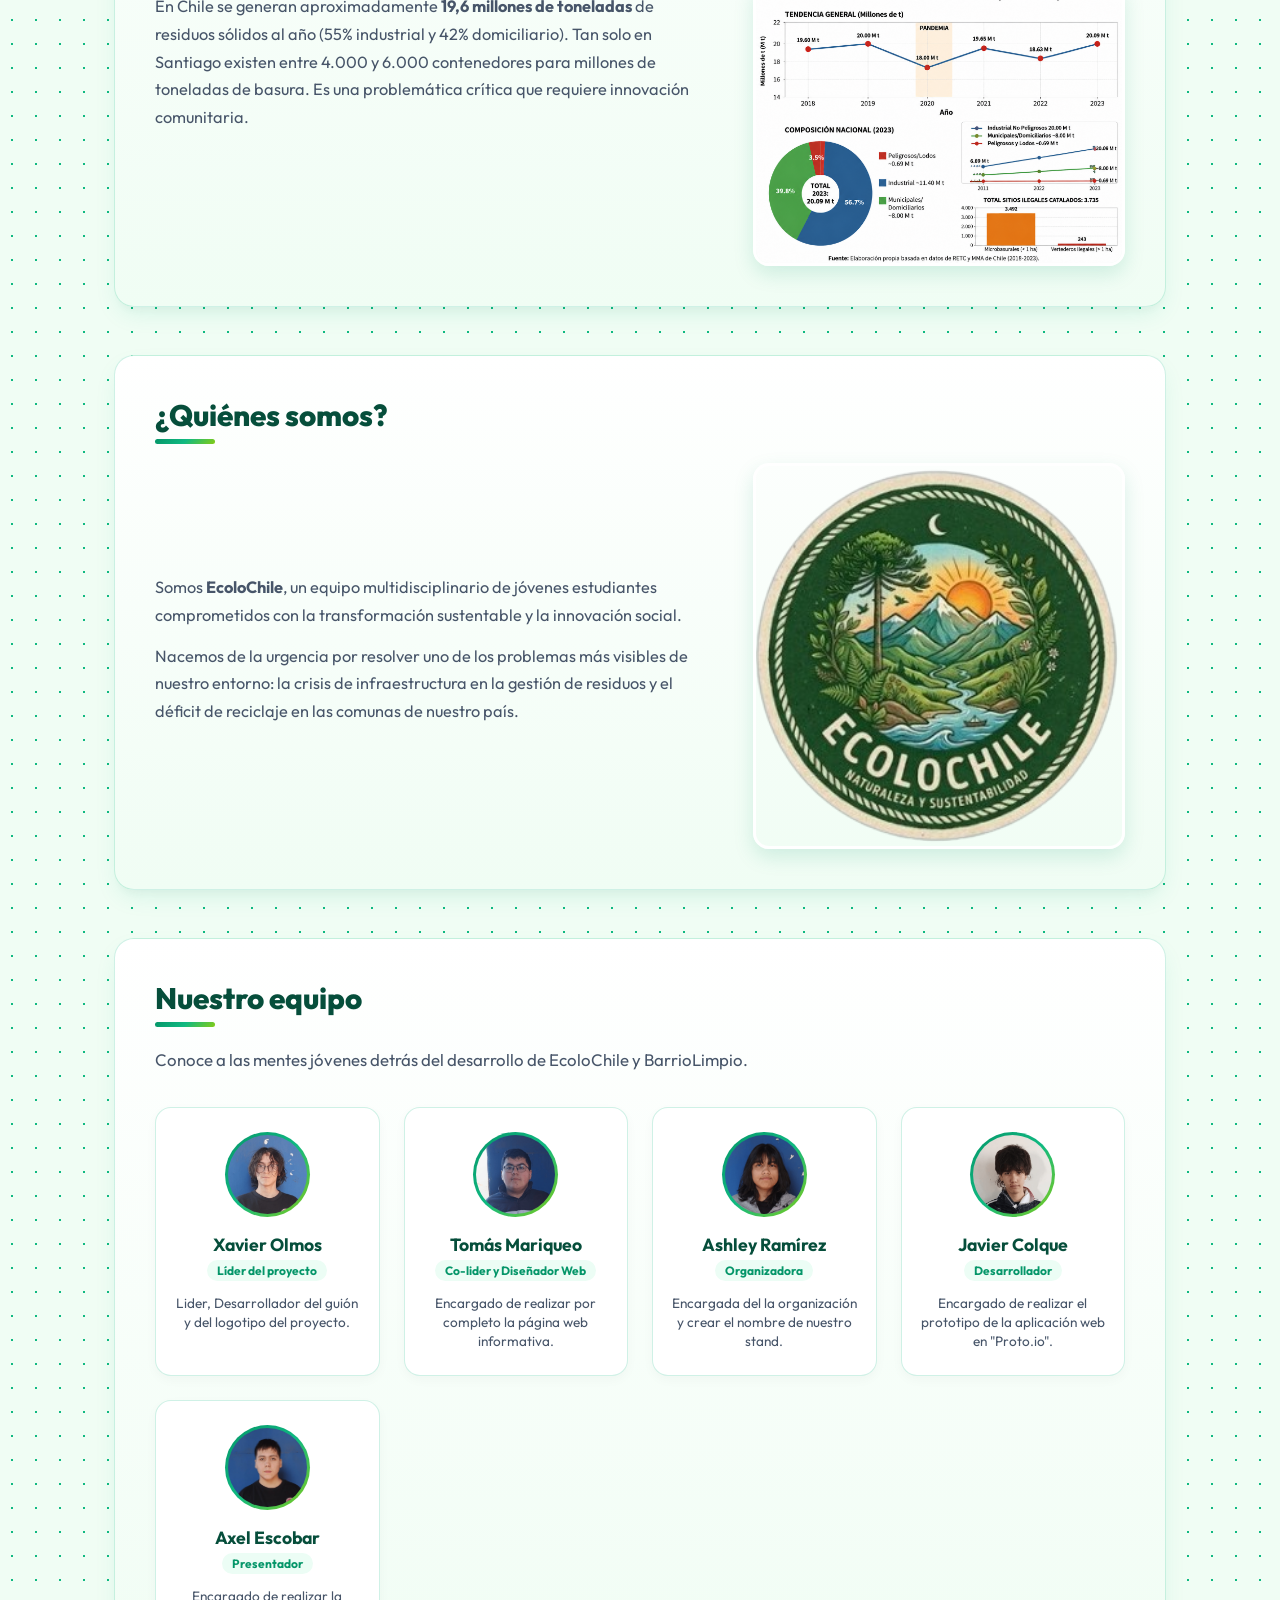
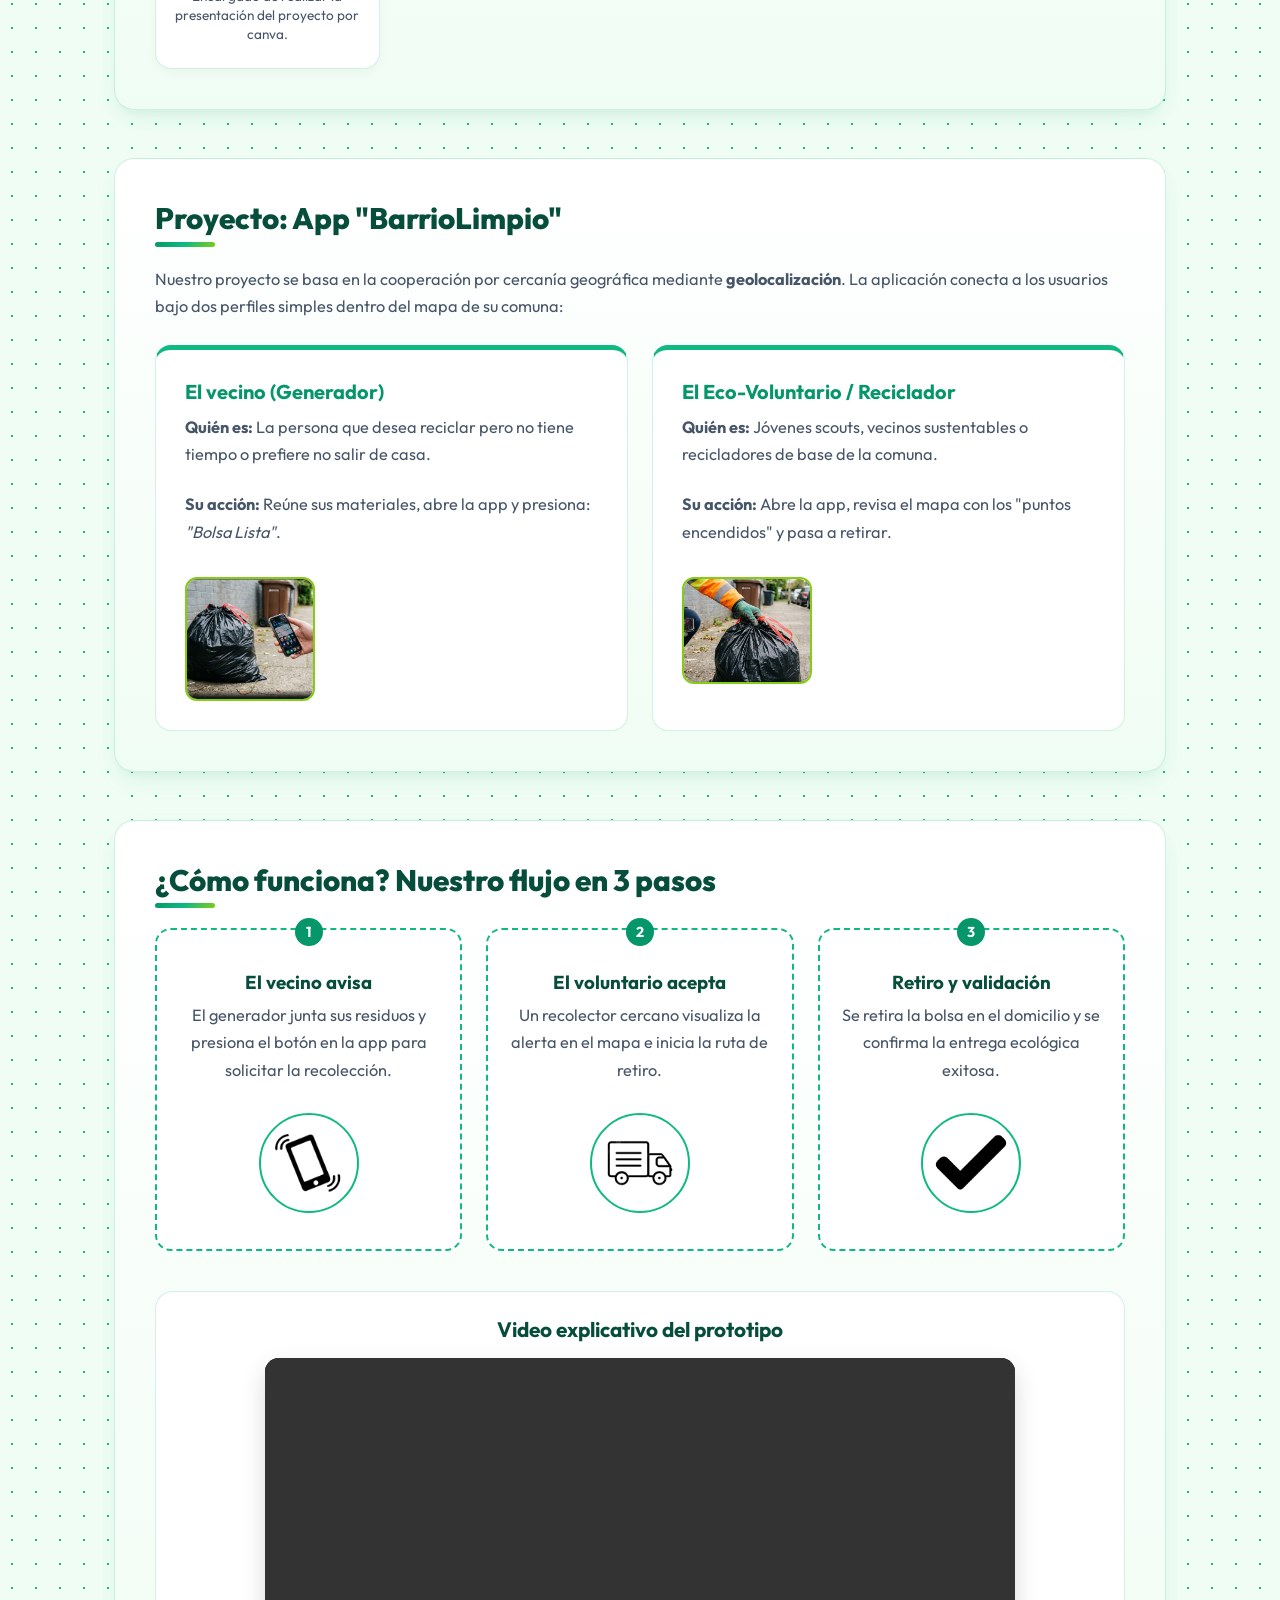
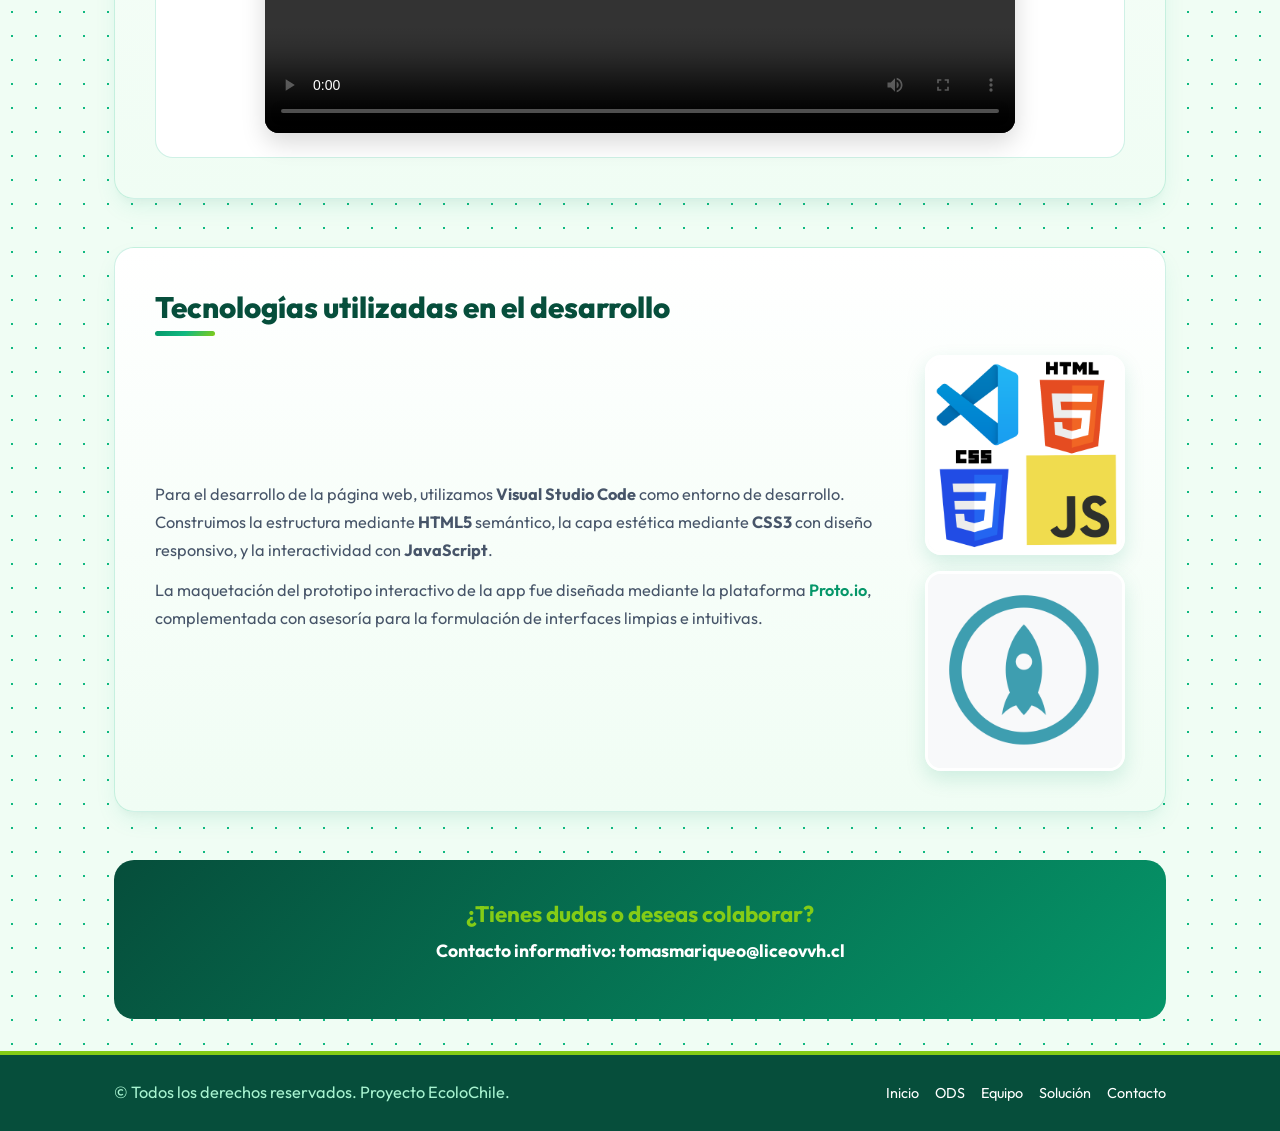
==== commit 69c8ba38: "now its full" ====
--- a/index.html
+++ b/index.html
@@ -114,6 +114,7 @@
                 </div>
                 <div class="cuadro">
                     <img src="static/images/fotoResiduos.png" alt="Problemática de residuos y basura en zonas urbanas de Chile">
+                    <img src="static/images/residuos_solidos_chile_es.png" alt="Gráfico del aumento">
                 </div>
             </div>
         </section>
--- a/static/css/style.css
+++ b/static/css/style.css
@@ -348,6 +348,8 @@
 .row .logotipo {
     flex: 0.8;
     display: flex;
+    gap: 10px;
+    flex-direction: column;
     justify-content: center;
 }
 
